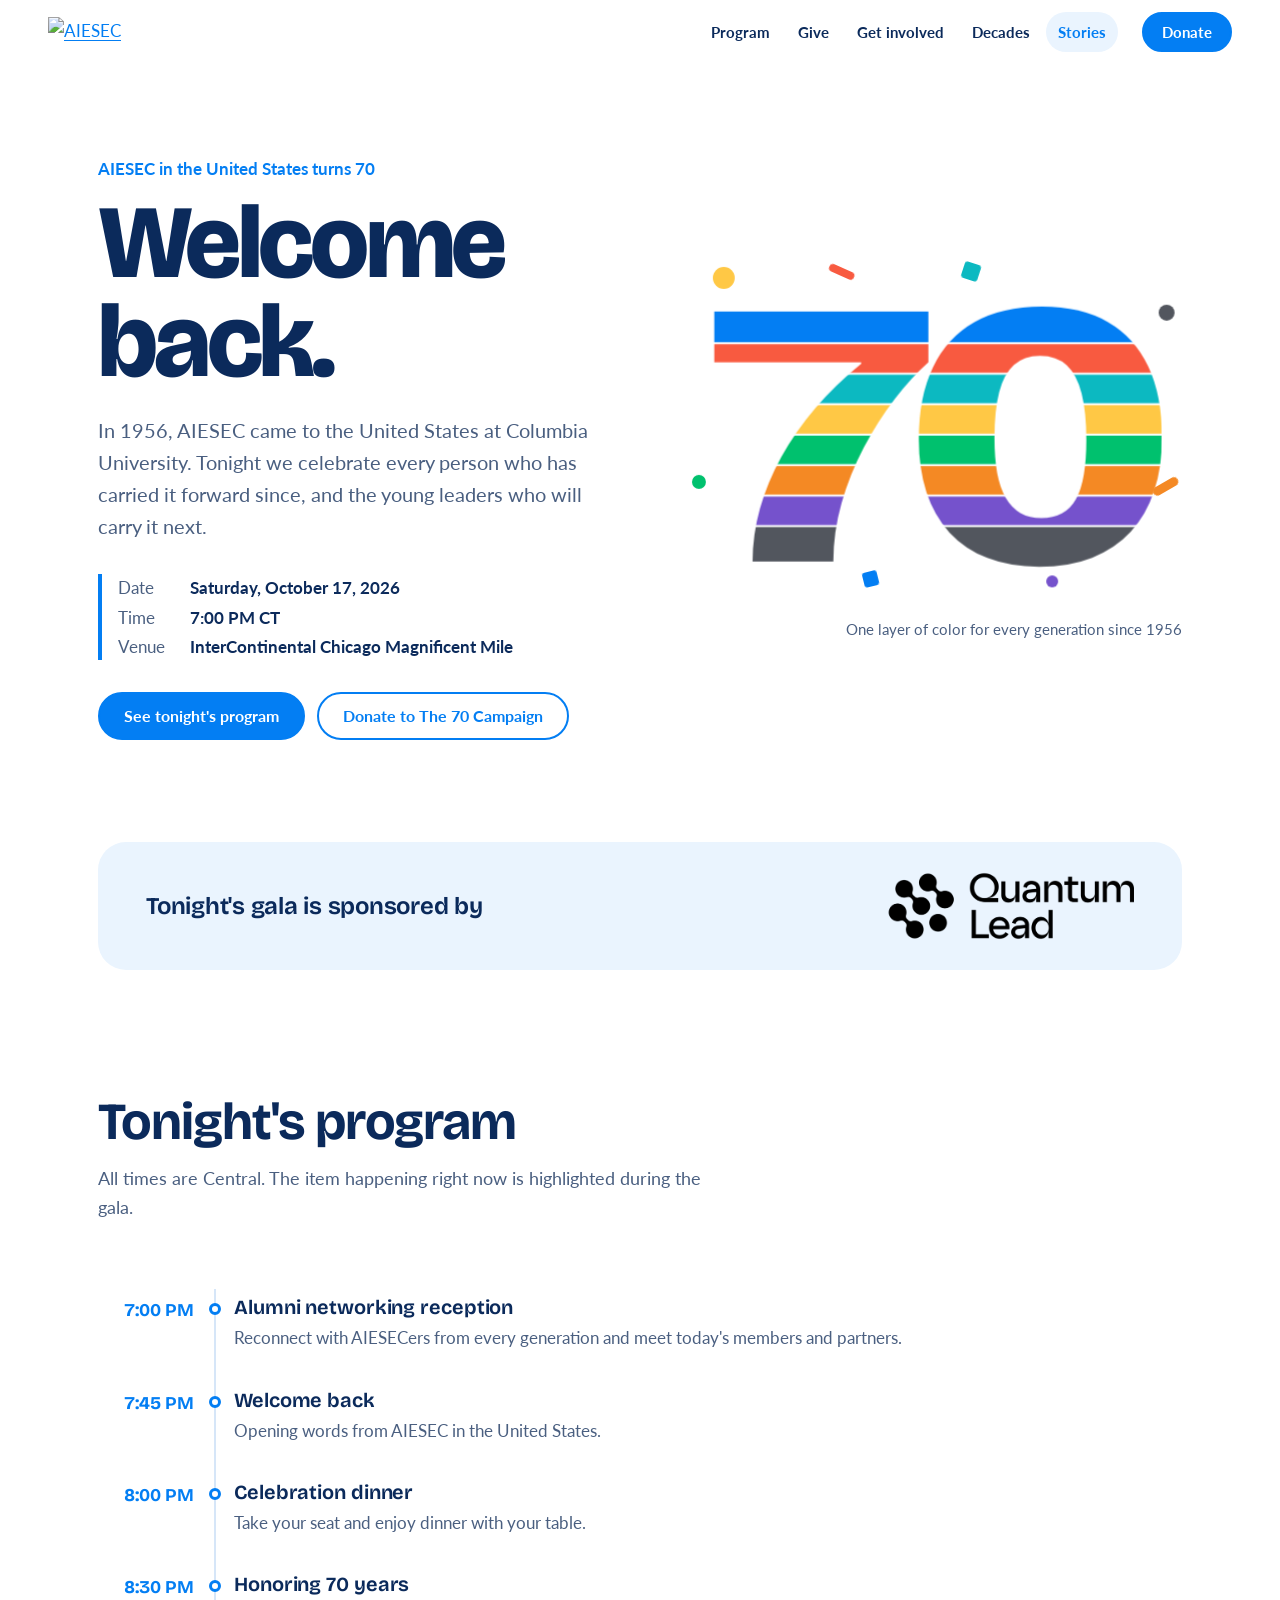
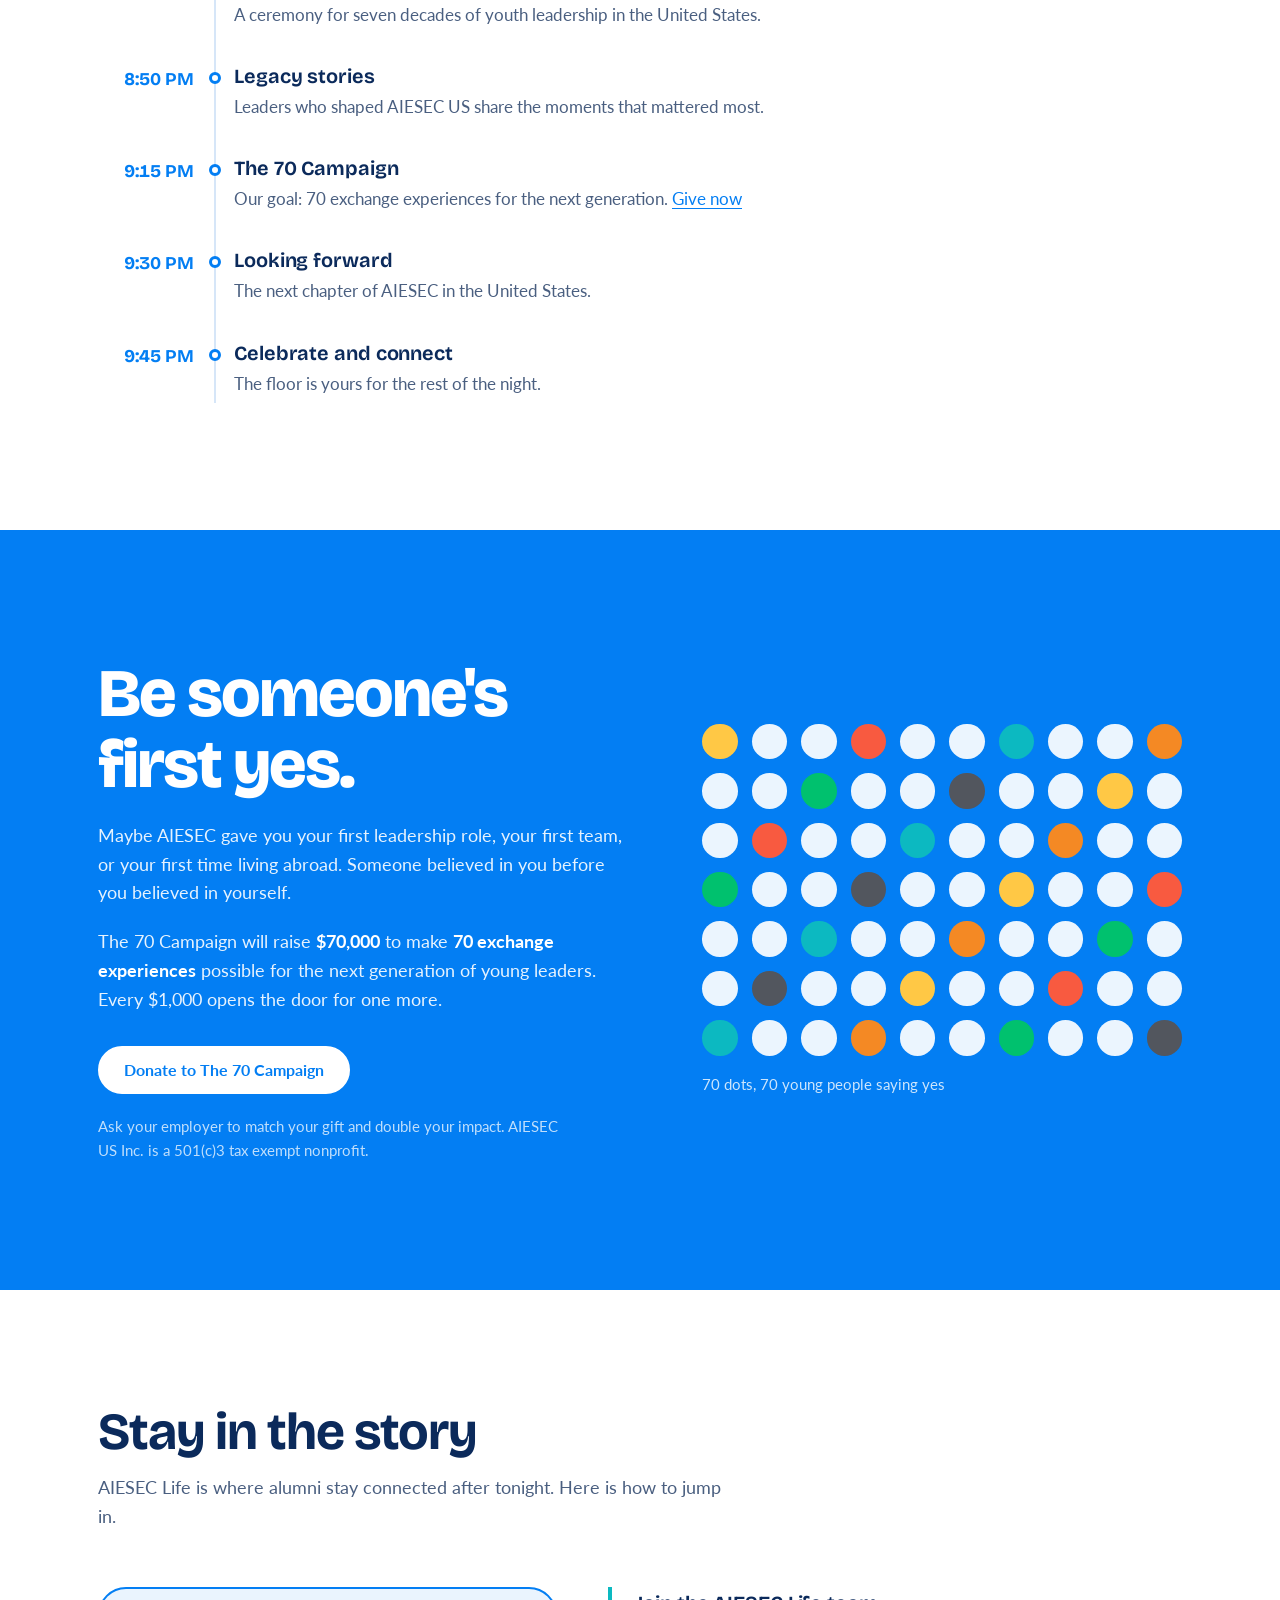
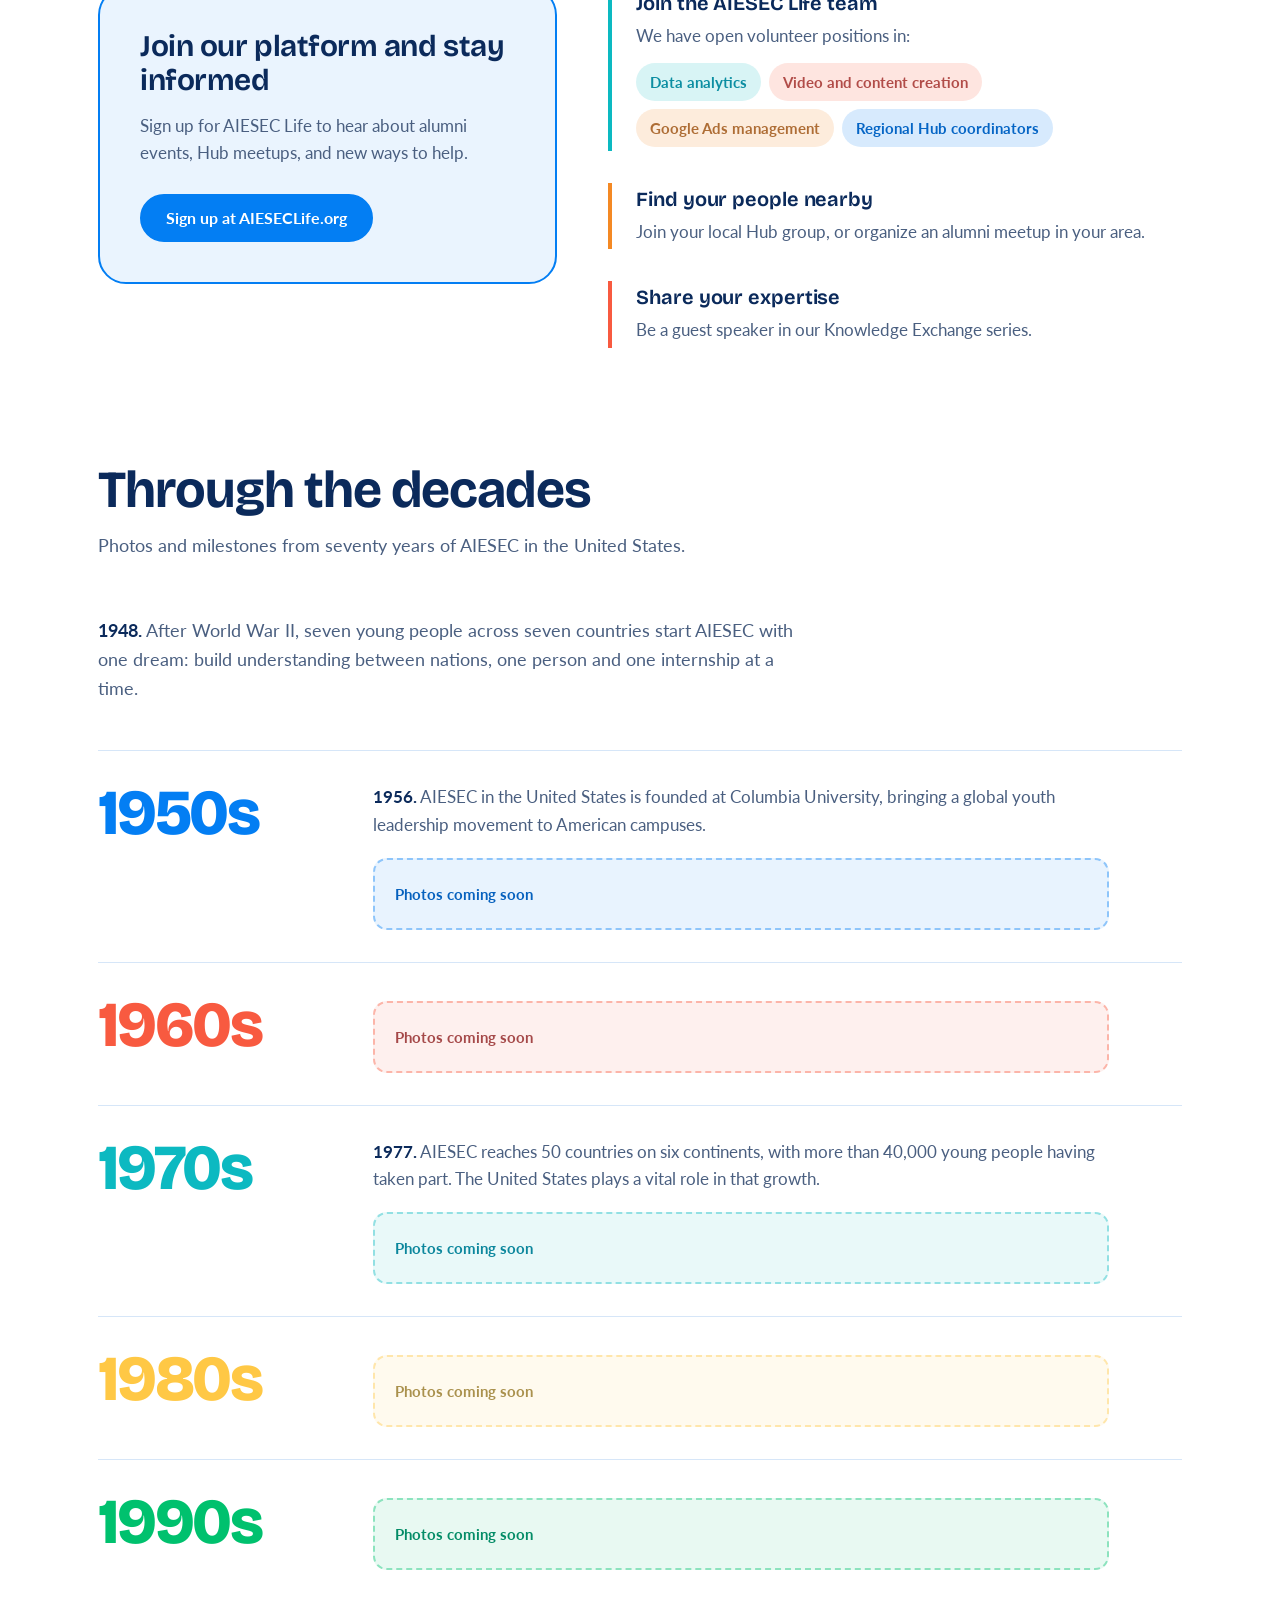
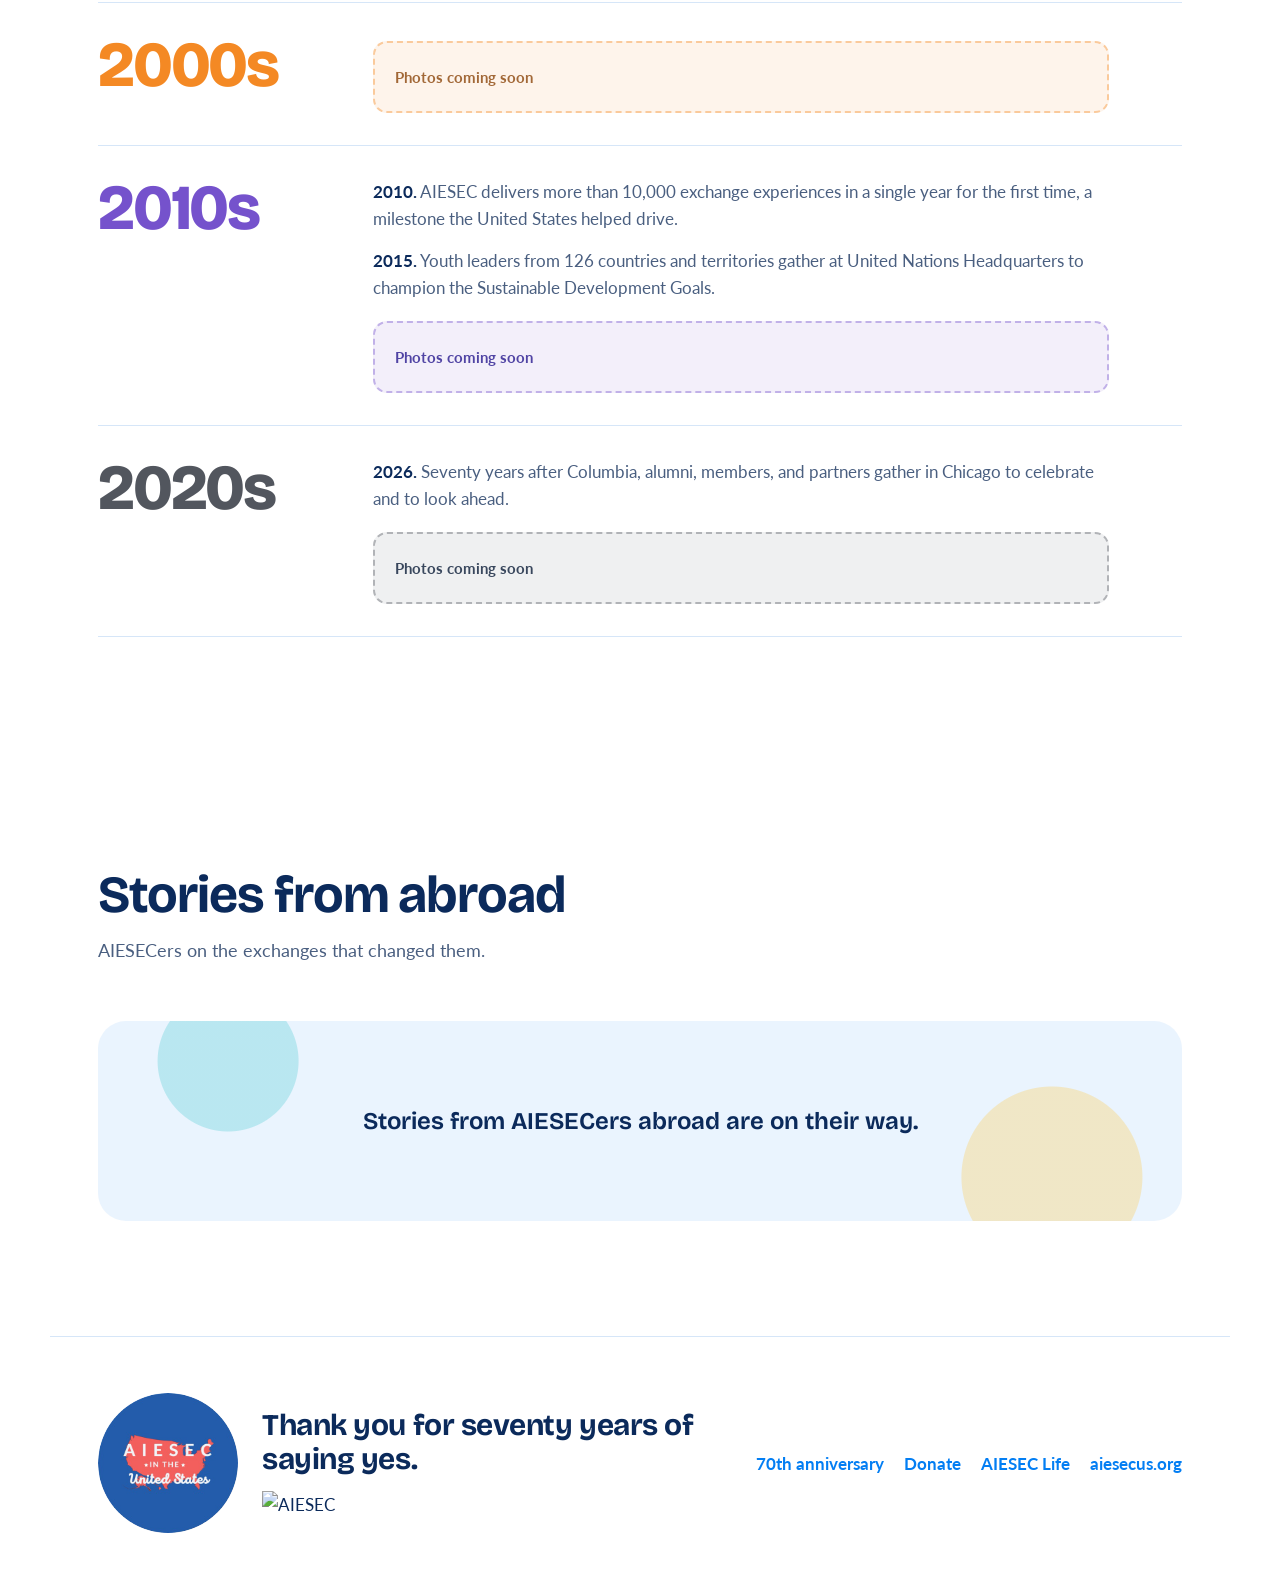
==== index.html @ 99d18731 "Add AIESEC US 70th anniversary gala page Welcome message, tonight's program with live highlighting, " ====
<!doctype html>
<html lang="en">
<head>
  <meta charset="utf-8">
  <meta name="viewport" content="width=device-width, initial-scale=1, viewport-fit=cover">
  <title>AIESEC US 70th Gala</title>
  <meta name="description" content="Tonight's program, The 70 Campaign, and ways to stay involved with AIESEC in the United States.">
  <meta name="theme-color" content="#ffffff">
  <link rel="icon" href="https://aiesec-logos.s3.eu-west-1.amazonaws.com/Blue-Logo.png">
  <link rel="preconnect" href="https://fonts.googleapis.com">
  <link rel="preconnect" href="https://fonts.gstatic.com" crossorigin>
  <link href="https://fonts.googleapis.com/css2?family=Bricolage+Grotesque:opsz,wght@12..96,400..800&family=Lato:wght@400;700&display=swap" rel="stylesheet">
  <link rel="stylesheet" href="styles.css">
</head>
<body>

  <header class="topbar">
    <a class="topbar-logo" href="#top" aria-label="AIESEC in the United States, back to top">
      <img src="https://aiesec-logos.s3.eu-west-1.amazonaws.com/Blue-Logo.png" alt="AIESEC" width="132" height="38">
    </a>
    <nav class="topbar-nav" aria-label="Sections">
      <a href="#program">Program</a>
      <a href="#give">Give</a>
      <a href="#involved">Get involved</a>
      <a href="#decades">Decades</a>
      <a href="#stories">Stories</a>
    </nav>
    <a class="btn btn-small" href="https://aiesecus.org/70th-anniversary.html#donate">Donate</a>
  </header>

  <main id="top">

    <section class="hero" aria-labelledby="hero-title">
      <div class="hero-text">
        <p class="hero-kicker">AIESEC in the United States turns 70</p>
        <h1 id="hero-title">Welcome back.</h1>
        <p class="hero-lede">In 1956, AIESEC came to the United States at Columbia University. Tonight we celebrate every person who has carried it forward since, and the young leaders who will carry it next.</p>
        <dl class="hero-meta">
          <div><dt>Date</dt><dd>Saturday, October 17, 2026</dd></div>
          <div><dt>Time</dt><dd>7:00 PM CT</dd></div>
          <div><dt>Venue</dt><dd>InterContinental Chicago Magnificent Mile</dd></div>
        </dl>
        <div class="hero-actions">
          <a class="btn" href="#program">See tonight's program</a>
          <a class="btn btn-ghost" href="https://aiesecus.org/70th-anniversary.html#donate">Donate to The 70 Campaign</a>
        </div>
      </div>

      <figure class="seventy">
        <svg viewBox="-40 -60 1000 700" role="img" aria-labelledby="seventy-title">
          <title id="seventy-title">The number 70 in eight layers of color, one for each generation since 1956</title>
          <defs>
            <mask id="seventy-mask" maskUnits="userSpaceOnUse" x="-40" y="-60" width="1000" height="700">
              <text class="seventy-type" x="460" y="560" text-anchor="middle" textLength="900" lengthAdjust="spacingAndGlyphs" fill="white">70</text>
            </mask>
          </defs>
          <g mask="url(#seventy-mask)">
            <rect class="band" style="--i:0" x="0" y="0"      width="920" height="119.25" fill="var(--d1950)"/>
            <rect class="band" style="--i:1" x="0" y="123.25" width="920" height="57.25"  fill="var(--d1960)"/>
            <rect class="band" style="--i:2" x="0" y="184.5"  width="920" height="57.25"  fill="var(--d1970)"/>
            <rect class="band" style="--i:3" x="0" y="245.75" width="920" height="57.25"  fill="var(--d1980)"/>
            <rect class="band" style="--i:4" x="0" y="307"    width="920" height="57.25"  fill="var(--d1990)"/>
            <rect class="band" style="--i:5" x="0" y="368.25" width="920" height="57.25"  fill="var(--d2000)"/>
            <rect class="band" style="--i:6" x="0" y="429.5"  width="920" height="57.25"  fill="var(--d2010)"/>
            <rect class="band" style="--i:7" x="0" y="490.75" width="920" height="130"    fill="var(--d2020)"/>
          </g>
          <g class="confetti" aria-hidden="true">
            <circle style="--i:0" cx="40"  cy="-10" r="22" fill="var(--d1980)"/>
            <g style="--i:1"><rect x="520" y="-40" width="34" height="34" rx="6" fill="var(--d1970)" transform="rotate(18 537 -23)"/></g>
            <circle style="--i:2" cx="930" cy="60"  r="16" fill="var(--d2020)"/>
            <g style="--i:3"><rect x="900" y="400" width="56" height="18" rx="9" fill="var(--d2000)" transform="rotate(-30 928 409)"/></g>
            <circle style="--i:4" cx="-10" cy="400" r="14" fill="var(--d1990)"/>
            <g style="--i:5"><rect x="320" y="580" width="30" height="30" rx="5" fill="var(--d1950)" transform="rotate(-14 335 595)"/></g>
            <circle style="--i:6" cx="700" cy="600" r="12" fill="var(--d2010)"/>
            <g style="--i:7"><rect x="250" y="-30" width="54" height="16" rx="8" fill="var(--d1960)" transform="rotate(24 277 -22)"/></g>
          </g>
        </svg>
        <figcaption>One layer of color for every generation since 1956</figcaption>
      </figure>
    </section>

    <aside class="sponsor" aria-label="Gala sponsor">
      <p>Tonight's gala is sponsored by</p>
      <img src="images/sponsor/quantum-lead.png" alt="Quantum Lead" width="1200" height="347">
    </aside>

    <section id="program" class="section program" aria-labelledby="program-title">
      <div class="section-head">
        <h2 id="program-title">Tonight's program</h2>
        <p>All times are Central. The item happening right now is highlighted during the gala.</p>
      </div>

      <!-- Edit times with data-start (24 hour, Chicago time). The page highlights the current item on gala night. -->
      <ol class="schedule">
        <li data-start="19:00">
          <time>7:00 PM</time>
          <div>
            <h3>Alumni networking reception</h3>
            <p>Reconnect with AIESECers from every generation and meet today's members and partners.</p>
          </div>
        </li>
        <li data-start="19:45">
          <time>7:45 PM</time>
          <div>
            <h3>Welcome back</h3>
            <p>Opening words from AIESEC in the United States.</p>
          </div>
        </li>
        <li data-start="20:00">
          <time>8:00 PM</time>
          <div>
            <h3>Celebration dinner</h3>
            <p>Take your seat and enjoy dinner with your table.</p>
          </div>
        </li>
        <li data-start="20:30">
          <time>8:30 PM</time>
          <div>
            <h3>Honoring 70 years</h3>
            <p>A ceremony for seven decades of youth leadership in the United States.</p>
          </div>
        </li>
        <li data-start="20:50">
          <time>8:50 PM</time>
          <div>
            <h3>Legacy stories</h3>
            <p>Leaders who shaped AIESEC US share the moments that mattered most.</p>
          </div>
        </li>
        <li data-start="21:15">
          <time>9:15 PM</time>
          <div>
            <h3>The 70 Campaign</h3>
            <p>Our goal: 70 exchange experiences for the next generation. <a href="https://aiesecus.org/70th-anniversary.html#donate">Give now</a></p>
          </div>
        </li>
        <li data-start="21:30">
          <time>9:30 PM</time>
          <div>
            <h3>Looking forward</h3>
            <p>The next chapter of AIESEC in the United States.</p>
          </div>
        </li>
        <li data-start="21:45" data-end="23:30">
          <time>9:45 PM</time>
          <div>
            <h3>Celebrate and connect</h3>
            <p>The floor is yours for the rest of the night.</p>
          </div>
        </li>
      </ol>
    </section>

    <section id="give" class="give" aria-labelledby="give-title">
      <div class="give-inner">
        <div class="give-text">
          <h2 id="give-title">Be someone's first yes.</h2>
          <p>Maybe AIESEC gave you your first leadership role, your first team, or your first time living abroad. Someone believed in you before you believed in yourself.</p>
          <p>The 70 Campaign will raise <strong>$70,000</strong> to make <strong>70 exchange experiences</strong> possible for the next generation of young leaders. Every $1,000 opens the door for one more.</p>
          <a class="btn btn-light" href="https://aiesecus.org/70th-anniversary.html#donate">Donate to The 70 Campaign</a>
          <p class="give-fine">Ask your employer to match your gift and double your impact. AIESEC US Inc. is a 501(c)3 tax exempt nonprofit.</p>
        </div>
        <figure class="dots">
          <div class="dots-grid" aria-hidden="true"></div>
          <figcaption>70 dots, 70 young people saying yes</figcaption>
        </figure>
      </div>
    </section>

    <section id="involved" class="section involved" aria-labelledby="involved-title">
      <div class="section-head">
        <h2 id="involved-title">Stay in the story</h2>
        <p>AIESEC Life is where alumni stay connected after tonight. Here is how to jump in.</p>
      </div>

      <div class="involved-grid">
        <article class="involved-feature">
          <h3>Join our platform and stay informed</h3>
          <p>Sign up for AIESEC Life to hear about alumni events, Hub meetups, and new ways to help.</p>
          <a class="btn" href="https://aieseclife.org/signup">Sign up at AIESECLife.org</a>
        </article>

        <ul class="involved-list">
          <li style="--c: var(--teal)">
            <h3>Join the AIESEC Life team</h3>
            <p>We have open volunteer positions in:</p>
            <ul class="chips">
              <li>Data analytics</li>
              <li>Video and content creation</li>
              <li>Google Ads management</li>
              <li>Regional Hub coordinators</li>
            </ul>
          </li>
          <li style="--c: var(--orange)">
            <h3>Find your people nearby</h3>
            <p>Join your local Hub group, or organize an alumni meetup in your area.</p>
          </li>
          <li style="--c: var(--coral)">
            <h3>Share your expertise</h3>
            <p>Be a guest speaker in our Knowledge Exchange series.</p>
          </li>
        </ul>
      </div>
    </section>

    <section id="decades" class="section decades" aria-labelledby="decades-title">
      <div class="section-head">
        <h2 id="decades-title">Through the decades</h2>
        <p>Photos and milestones from seventy years of AIESEC in the United States.</p>
      </div>

      <p class="prelude"><strong>1948.</strong> After World War II, seven young people across seven countries start AIESEC with one dream: build understanding between nations, one person and one internship at a time.</p>

      <!--
        To add photos, drop images into the images folder and place them inside a decade's .photos div:
        <img src="images/1950s-1.jpg" alt="Describe the photo">
        The "Photos coming soon" note disappears automatically once a photo is added.
      -->
      <ol class="timeline">
        <li class="decade">
          <h3>1950s</h3>
          <div class="decade-body">
            <p><strong>1956.</strong> AIESEC in the United States is founded at Columbia University, bringing a global youth leadership movement to American campuses.</p>
            <div class="photos"></div>
          </div>
        </li>
        <li class="decade">
          <h3>1960s</h3>
          <div class="decade-body">
            <div class="photos"></div>
          </div>
        </li>
        <li class="decade">
          <h3>1970s</h3>
          <div class="decade-body">
            <p><strong>1977.</strong> AIESEC reaches 50 countries on six continents, with more than 40,000 young people having taken part. The United States plays a vital role in that growth.</p>
            <div class="photos"></div>
          </div>
        </li>
        <li class="decade">
          <h3>1980s</h3>
          <div class="decade-body">
            <div class="photos"></div>
          </div>
        </li>
        <li class="decade">
          <h3>1990s</h3>
          <div class="decade-body">
            <div class="photos"></div>
          </div>
        </li>
        <li class="decade">
          <h3>2000s</h3>
          <div class="decade-body">
            <div class="photos"></div>
          </div>
        </li>
        <li class="decade">
          <h3>2010s</h3>
          <div class="decade-body">
            <p><strong>2010.</strong> AIESEC delivers more than 10,000 exchange experiences in a single year for the first time, a milestone the United States helped drive.</p>
            <p><strong>2015.</strong> Youth leaders from 126 countries and territories gather at United Nations Headquarters to champion the Sustainable Development Goals.</p>
            <div class="photos"></div>
          </div>
        </li>
        <li class="decade">
          <h3>2020s</h3>
          <div class="decade-body">
            <p><strong>2026.</strong> Seventy years after Columbia, alumni, members, and partners gather in Chicago to celebrate and to look ahead.</p>
            <div class="photos"></div>
          </div>
        </li>
      </ol>
    </section>

    <section id="stories" class="section stories" aria-labelledby="stories-title">
      <div class="section-head">
        <h2 id="stories-title">Stories from abroad</h2>
        <p>AIESECers on the exchanges that changed them.</p>
      </div>

      <!--
        To add a testimonial, copy this block inside .quotes:
        <figure class="quote">
          <img src="images/name.jpg" alt="">
          <blockquote><p>Their words here.</p></blockquote>
          <figcaption><strong>Full name</strong><span>Exchange to Country, Year</span></figcaption>
        </figure>
        The empty note disappears automatically once a quote is added.
      -->
      <div class="quotes"></div>
    </section>

  </main>

  <footer class="footer">
    <img class="footer-badge" src="images/aiesec-us-badge.jpg" alt="AIESEC in the United States" width="400" height="400">
    <div class="footer-text">
      <p class="footer-thanks">Thank you for seventy years of saying yes.</p>
      <img src="https://aiesec-logos.s3.eu-west-1.amazonaws.com/Blue-Logo.png" alt="AIESEC" width="132" height="38">
    </div>
    <nav aria-label="Footer">
      <a href="https://aiesecus.org/70th-anniversary.html">70th anniversary</a>
      <a href="https://aiesecus.org/70th-anniversary.html#donate">Donate</a>
      <a href="https://aieseclife.org/signup">AIESEC Life</a>
      <a href="https://aiesecus.org">aiesecus.org</a>
    </nav>
  </footer>

  <script src="script.js"></script>
</body>
</html>
---- styles.css ----
:root {
  color-scheme: light;
  --white: #ffffff;
  --blue: #037ef3;
  --blue-deep: #0257b3;
  --ink: #0b2a5b;
  --ink-soft: #4a5f80;
  --sky: #eaf4fe;
  --line: #d6e6f8;

  --teal: #0cb9c1;
  --orange: #f48924;
  --coral: #f85a40;
  --yellow: #ffc845;
  --green: #00c16e;
  --purple: #7552cc;
  --slate: #52565e;

  --d1950: #037ef3;
  --d1960: #f85a40;
  --d1970: #0cb9c1;
  --d1980: #ffc845;
  --d1990: #00c16e;
  --d2000: #f48924;
  --d2010: #7552cc;
  --d2020: #52565e;

  --display: "Bricolage Grotesque", system-ui, sans-serif;
  --body: "Lato", system-ui, sans-serif;

  --gutter: clamp(16px, 4vw, 48px);
  --max: 1180px;
}

*, *::before, *::after { box-sizing: border-box; }

html { scroll-behavior: smooth; scroll-padding-top: 76px; }

body {
  margin: 0;
  background: var(--white);
  color: var(--ink);
  font: 400 1.0625rem/1.6 var(--body);
  -webkit-font-smoothing: antialiased;
  overflow-x: hidden;
}

img { max-width: 100%; display: block; }

h1, h2, h3 {
  font-family: var(--display);
  color: var(--ink);
  margin: 0;
  font-optical-sizing: auto;
}

h2 {
  font-size: clamp(2rem, 4.6vw, 3.25rem);
  line-height: 1.05;
  letter-spacing: -0.02em;
  font-weight: 700;
}

h3 {
  font-size: 1.25rem;
  line-height: 1.25;
  letter-spacing: -0.005em;
  font-weight: 650;
}

p { margin: 0; }

a { color: var(--blue); text-underline-offset: 3px; }

:focus-visible {
  outline: 3px solid var(--yellow);
  outline-offset: 3px;
  border-radius: 6px;
}

/* Buttons */
.btn {
  display: inline-flex;
  align-items: center;
  justify-content: center;
  min-height: 48px;
  padding: 0 24px;
  border-radius: 999px;
  background: var(--blue);
  color: var(--white);
  font: 700 1rem/1 var(--body);
  text-decoration: none;
  border: 2px solid var(--blue);
  transition: transform 100ms ease-out, background-color 160ms ease;
  -webkit-tap-highlight-color: transparent;
}
.btn:hover { background: var(--blue-deep); border-color: var(--blue-deep); }
.btn:active { transform: scale(0.97); }

.btn-ghost { background: transparent; color: var(--blue); }
.btn-ghost:hover { background: var(--sky); border-color: var(--blue); }

.btn-light { background: var(--white); color: var(--blue); border-color: var(--white); }
.btn-light:hover { background: var(--sky); border-color: var(--sky); }

.btn-small { min-height: 40px; padding: 0 18px; font-size: 0.9375rem; }

/* Top bar */
.topbar {
  position: sticky;
  top: 0;
  z-index: 10;
  display: flex;
  align-items: center;
  gap: 24px;
  padding: 12px var(--gutter);
  padding-top: max(12px, env(safe-area-inset-top));
  background: rgba(255, 255, 255, 0.78);
  backdrop-filter: blur(20px) saturate(180%);
  -webkit-backdrop-filter: blur(20px) saturate(180%);
  border-bottom: 1px solid transparent;
  transition: border-color 200ms ease;
}
.topbar.is-scrolled { border-bottom-color: var(--line); }

.topbar-logo img { height: 30px; width: auto; }

.topbar-nav {
  display: flex;
  gap: 4px;
  margin-left: auto;
}
.topbar-nav a {
  color: var(--ink);
  text-decoration: none;
  font-weight: 700;
  font-size: 0.9375rem;
  padding: 8px 12px;
  border-radius: 999px;
  transition: background-color 160ms ease, color 160ms ease;
}
.topbar-nav a:hover { background: var(--sky); }
.topbar-nav a.is-active { background: var(--sky); color: var(--blue); }

/* Hero */
.hero {
  max-width: var(--max);
  margin: 0 auto;
  padding: clamp(32px, 7vw, 96px) var(--gutter) clamp(56px, 8vw, 112px);
  display: grid;
  grid-template-columns: 1.05fr 1fr;
  gap: clamp(32px, 5vw, 72px);
  align-items: center;
}

.hero-kicker {
  font-weight: 700;
  color: var(--blue);
  margin-bottom: 12px;
}

.hero h1 {
  font-size: clamp(3.25rem, 9vw, 6.5rem);
  line-height: 0.95;
  letter-spacing: -0.035em;
  font-weight: 800;
}

.hero-lede {
  margin-top: 24px;
  font-size: clamp(1.125rem, 1.6vw, 1.3125rem);
  line-height: 1.55;
  color: var(--ink-soft);
  max-width: 34em;
}

.hero-meta {
  margin: 32px 0 0;
  display: grid;
  gap: 2px;
  border-left: 4px solid var(--blue);
  padding-left: 16px;
}
.hero-meta div { display: flex; gap: 12px; }
.hero-meta dt { width: 3.5em; flex: none; color: var(--ink-soft); }
.hero-meta dd { margin: 0; font-weight: 700; }

.hero-actions {
  margin-top: 32px;
  display: flex;
  flex-wrap: wrap;
  gap: 12px;
}

.seventy { margin: 0; }
.seventy svg { width: 100%; height: auto; display: block; overflow: hidden; }
.seventy-type {
  font-family: var(--display);
  font-weight: 800;
  font-size: 760px;
  letter-spacing: -0.04em;
}
.seventy figcaption {
  margin-top: 16px;
  text-align: right;
  font-size: 0.9375rem;
  color: var(--ink-soft);
}

.band {
  transform-box: fill-box;
  transform-origin: left center;
  animation: band-in 900ms cubic-bezier(0.22, 1, 0.36, 1) both;
  animation-delay: calc(var(--i) * 70ms + 150ms);
}
@keyframes band-in {
  from { transform: scaleX(0); }
  to { transform: scaleX(1); }
}

.confetti > * {
  transform-box: fill-box;
  transform-origin: center;
  animation: pop-in 600ms cubic-bezier(0.34, 1.4, 0.64, 1) both;
  animation-delay: calc(var(--i) * 60ms + 500ms);
}
@keyframes pop-in {
  from { opacity: 0; scale: 0; }
  to { opacity: 1; scale: 1; }
}

/* Sponsor */
.sponsor {
  max-width: calc(var(--max) - 2 * var(--gutter));
  margin: 0 auto clamp(48px, 6vw, 80px);
  padding: 28px clamp(24px, 4vw, 48px);
  border-radius: 28px;
  background: var(--sky);
  display: flex;
  align-items: center;
  justify-content: space-between;
  gap: 24px;
}
.sponsor p {
  font-family: var(--display);
  font-weight: 650;
  font-size: clamp(1.125rem, 2vw, 1.5rem);
  letter-spacing: -0.01em;
}
.sponsor img { height: clamp(52px, 6vw, 72px); width: auto; }

@media (max-width: 1240px) {
  .sponsor { margin-left: var(--gutter); margin-right: var(--gutter); }
}
@media (max-width: 600px) {
  .sponsor { flex-direction: column; align-items: flex-start; }
}

/* Sections */
.section {
  max-width: var(--max);
  margin: 0 auto;
  padding: clamp(64px, 9vw, 120px) var(--gutter);
}

.section-head {
  max-width: 40rem;
  margin-bottom: clamp(32px, 5vw, 56px);
}
.section-head p {
  margin-top: 14px;
  color: var(--ink-soft);
  font-size: 1.125rem;
}

/* Program */
.program { padding-top: clamp(24px, 4vw, 48px); }

.schedule {
  list-style: none;
  margin: 0;
  padding: 0;
  max-width: 52rem;
  position: relative;
}
.schedule::before {
  content: "";
  position: absolute;
  left: 7.25rem;
  top: 12px;
  bottom: 12px;
  width: 2px;
  background: var(--line);
}

.schedule li {
  position: relative;
  display: grid;
  grid-template-columns: 6rem 1fr;
  gap: 2.5rem;
  padding: 18px 20px 18px 0;
  border-radius: 18px;
  transition: background-color 300ms ease;
}
.schedule li::before {
  content: "";
  position: absolute;
  left: calc(7.25rem - 5px);
  top: 26px;
  width: 12px;
  height: 12px;
  border-radius: 50%;
  background: var(--white);
  border: 3px solid var(--blue);
}

.schedule time {
  font-family: var(--display);
  font-weight: 700;
  font-size: 1.125rem;
  color: var(--blue);
  text-align: right;
  padding-top: 1px;
  font-variant-numeric: tabular-nums;
}

.schedule p { margin-top: 4px; color: var(--ink-soft); }

.schedule li.is-past { opacity: 0.5; }
.schedule li.is-now { background: var(--sky); }
.schedule li.is-now::before { background: var(--blue); box-shadow: 0 0 0 6px rgba(3, 126, 243, 0.18); }
.schedule li.is-now h3::after {
  content: "Happening now";
  display: inline-block;
  margin-left: 10px;
  padding: 3px 10px;
  border-radius: 999px;
  background: var(--blue);
  color: var(--white);
  font: 700 0.75rem/1.4 var(--body);
  vertical-align: 3px;
}

/* Give */
.give {
  background: var(--blue);
  color: var(--white);
  position: relative;
  overflow: hidden;
}
.give-inner {
  max-width: var(--max);
  margin: 0 auto;
  padding: clamp(72px, 10vw, 128px) var(--gutter);
  display: grid;
  grid-template-columns: 1.1fr 1fr;
  gap: clamp(40px, 6vw, 88px);
  align-items: center;
}
.give h2 { color: var(--white); font-size: clamp(2.5rem, 6vw, 4.25rem); letter-spacing: -0.03em; font-weight: 800; }
.give-text > p { margin-top: 20px; font-size: 1.125rem; max-width: 32em; color: rgba(255, 255, 255, 0.9); }
.give-text strong { color: var(--white); }
.give .btn { margin-top: 32px; }
.give-fine { font-size: 0.9375rem !important; color: rgba(255, 255, 255, 0.75) !important; }

.dots { margin: 0; }
.dots-grid {
  display: grid;
  grid-template-columns: repeat(10, 1fr);
  gap: clamp(8px, 1.4vw, 14px);
}
.dots-grid span {
  aspect-ratio: 1;
  border-radius: 50%;
  background: var(--dot);
}
.dots figcaption {
  margin-top: 16px;
  font-size: 0.9375rem;
  color: rgba(255, 255, 255, 0.8);
}

/* Get involved */
.involved-grid {
  display: grid;
  grid-template-columns: 1fr 1.25fr;
  gap: clamp(24px, 4vw, 56px);
  align-items: start;
}

.involved-feature {
  padding: clamp(28px, 4vw, 40px);
  border-radius: 28px;
  background: var(--sky);
  border: 2px solid var(--blue);
}
.involved-feature h3 { font-size: clamp(1.5rem, 2.6vw, 1.875rem); line-height: 1.15; letter-spacing: -0.015em; }
.involved-feature p { margin: 14px 0 28px; color: var(--ink-soft); }

.involved-list { list-style: none; margin: 0; padding: 0; }
.involved-list > li {
  padding: 4px 0 4px 24px;
  border-left: 4px solid var(--c);
}
.involved-list > li + li { margin-top: 32px; }
.involved-list p { margin-top: 6px; color: var(--ink-soft); }

.chips {
  list-style: none;
  margin: 14px 0 0;
  padding: 0;
  display: flex;
  flex-wrap: wrap;
  gap: 8px;
}
.chips li {
  padding: 7px 14px;
  border-radius: 999px;
  font-weight: 700;
  font-size: 0.9375rem;
  background: color-mix(in srgb, var(--chip) 16%, white);
  color: color-mix(in srgb, var(--chip) 70%, var(--ink));
}
.chips li:nth-child(1) { --chip: var(--teal); }
.chips li:nth-child(2) { --chip: var(--coral); }
.chips li:nth-child(3) { --chip: var(--orange); }
.chips li:nth-child(4) { --chip: var(--blue); }

/* Decades */
.decades { padding-top: 0; }

.prelude {
  max-width: 44rem;
  margin-bottom: 48px;
  font-size: 1.125rem;
  color: var(--ink-soft);
}
.prelude strong { color: var(--ink); }

.timeline { list-style: none; margin: 0; padding: 0; }

.decade {
  display: grid;
  grid-template-columns: minmax(9rem, 14rem) 1fr;
  gap: clamp(16px, 4vw, 56px);
  padding: 32px 0;
  border-top: 1px solid var(--line);
}
.decade:last-child { border-bottom: 1px solid var(--line); }

.decade h3 {
  font-size: clamp(2.5rem, 5.5vw, 4rem);
  line-height: 0.95;
  letter-spacing: -0.035em;
  font-weight: 800;
  color: var(--c);
}
.decade:nth-child(1) { --c: var(--d1950); }
.decade:nth-child(2) { --c: var(--d1960); }
.decade:nth-child(3) { --c: var(--d1970); }
.decade:nth-child(4) { --c: var(--d1980); }
.decade:nth-child(5) { --c: var(--d1990); }
.decade:nth-child(6) { --c: var(--d2000); }
.decade:nth-child(7) { --c: var(--d2010); }
.decade:nth-child(8) { --c: var(--d2020); }

.decade-body { display: grid; gap: 14px; align-content: start; max-width: 46rem; }
.decade-body p { color: var(--ink-soft); }
.decade-body strong { color: var(--ink); }

.photos {
  display: grid;
  grid-template-columns: repeat(auto-fill, minmax(160px, 1fr));
  gap: 10px;
  margin-top: 6px;
}
.photos img {
  width: 100%;
  aspect-ratio: 4 / 3;
  object-fit: cover;
  border-radius: 14px;
}
.photos:empty {
  display: flex;
  align-items: center;
  min-height: 72px;
  padding: 0 20px;
  border-radius: 14px;
  background: color-mix(in srgb, var(--c) 9%, white);
  border: 2px dashed color-mix(in srgb, var(--c) 45%, white);
}
.photos:empty::before {
  content: "Photos coming soon";
  color: color-mix(in srgb, var(--c) 65%, var(--ink));
  font-weight: 700;
  font-size: 0.9375rem;
}

/* Stories */
.quotes {
  display: grid;
  grid-template-columns: repeat(auto-fit, minmax(280px, 1fr));
  gap: 24px;
}
.quotes:empty {
  display: flex;
  align-items: center;
  justify-content: center;
  min-height: 200px;
  border-radius: 28px;
  background:
    radial-gradient(circle at 12% 20%, color-mix(in srgb, var(--teal) 22%, transparent) 0 70px, transparent 71px),
    radial-gradient(circle at 88% 78%, color-mix(in srgb, var(--yellow) 30%, transparent) 0 90px, transparent 91px),
    var(--sky);
}
.quotes:empty::before {
  content: "Stories from AIESECers abroad are on their way.";
  font-family: var(--display);
  font-weight: 650;
  font-size: clamp(1.125rem, 2.4vw, 1.5rem);
  color: var(--ink);
  text-align: center;
  padding: 0 24px;
}

.quote {
  margin: 0;
  padding: 28px;
  border-radius: 24px;
  background: var(--white);
  border: 2px solid color-mix(in srgb, var(--c, var(--blue)) 40%, white);
  display: grid;
  gap: 18px;
  align-content: start;
}
.quote img { width: 64px; height: 64px; border-radius: 50%; object-fit: cover; }
.quote blockquote { margin: 0; font-size: 1.125rem; line-height: 1.55; }
.quote figcaption { display: grid; }
.quote figcaption span { color: var(--ink-soft); font-size: 0.9375rem; }

/* Footer */
.footer {
  max-width: var(--max);
  margin: 0 auto;
  padding: 56px var(--gutter) calc(56px + env(safe-area-inset-bottom));
  border-top: 1px solid var(--line);
  display: grid;
  grid-template-columns: auto 1fr auto;
  gap: 24px;
  align-items: center;
}
.footer img { height: 28px; width: auto; }
.footer .footer-badge { width: clamp(96px, 12vw, 140px); height: auto; border-radius: 50%; }
.footer-text { display: grid; gap: 14px; justify-items: start; }
.footer-thanks {
  font-family: var(--display);
  font-weight: 700;
  font-size: clamp(1.375rem, 2.6vw, 1.875rem);
  line-height: 1.15;
  letter-spacing: -0.015em;
  color: var(--ink);
  max-width: 18em;
}
.footer nav { display: flex; flex-wrap: wrap; gap: 20px; }
.footer nav a { font-weight: 700; text-decoration: none; }
.footer nav a:hover { text-decoration: underline; }

/* Responsive */
@media (max-width: 960px) {
  .topbar-nav { display: none; }
  .topbar .btn-small { margin-left: auto; }
  .hero { grid-template-columns: 1fr; }
  .seventy { order: -1; max-width: 520px; }
  .seventy figcaption { text-align: left; }
  .give-inner { grid-template-columns: 1fr; }
  .dots { max-width: 460px; }
  .involved-grid { grid-template-columns: 1fr; }
  .footer { grid-template-columns: 1fr; }
}

@media (max-width: 600px) {
  .schedule::before { left: 5px; }
  .schedule li {
    grid-template-columns: 1fr;
    gap: 2px;
    padding: 14px 16px 14px 32px;
  }
  .schedule li::before { left: 0; top: 20px; }
  .schedule time { text-align: left; font-size: 1rem; }
  .schedule li.is-now h3::after { display: table; margin: 6px 0 0; }
  .decade { grid-template-columns: 1fr; gap: 12px; padding: 28px 0; }
  .hero-actions .btn { width: 100%; }
}

@media (prefers-reduced-motion: reduce) {
  html { scroll-behavior: auto; }
  .band, .confetti > * { animation: none; }
  .btn:active { transform: none; }
}

@media (prefers-reduced-transparency: reduce) {
  .topbar { background: var(--white); backdrop-filter: none; -webkit-backdrop-filter: none; }
}
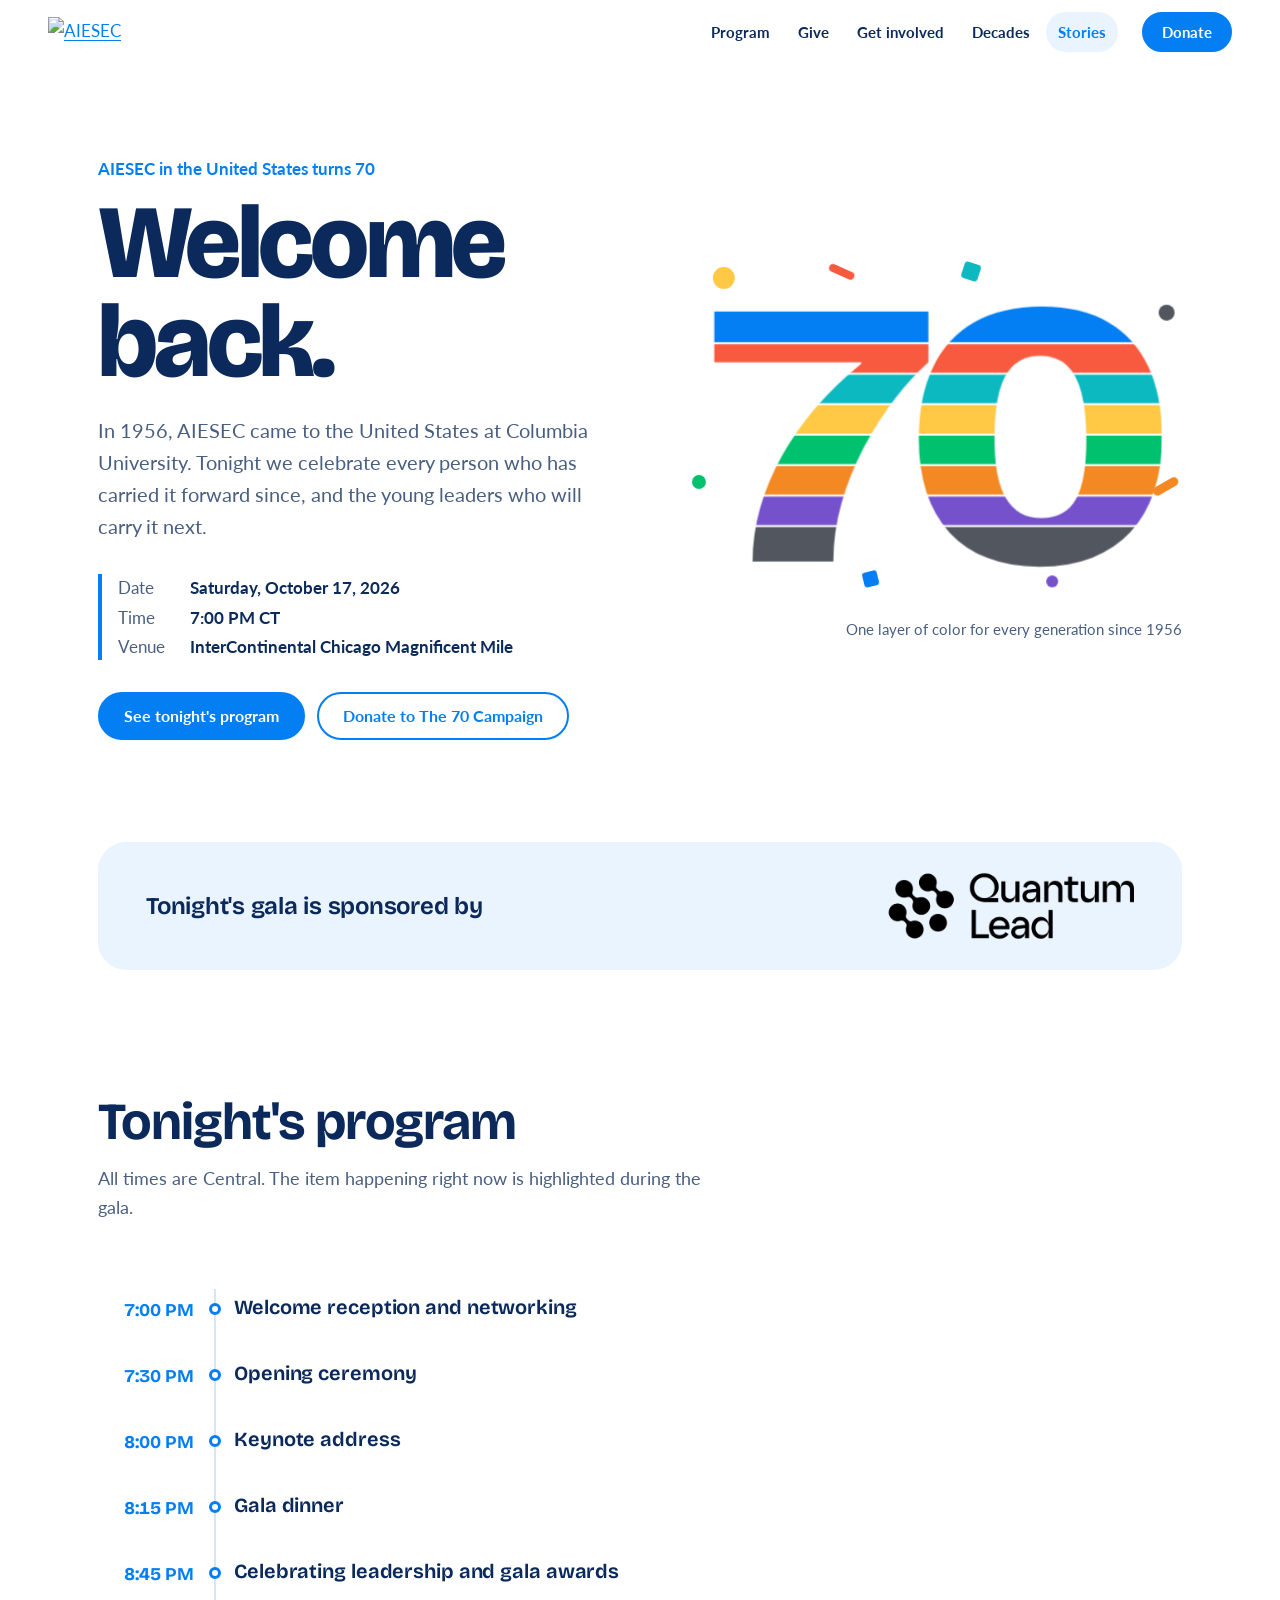
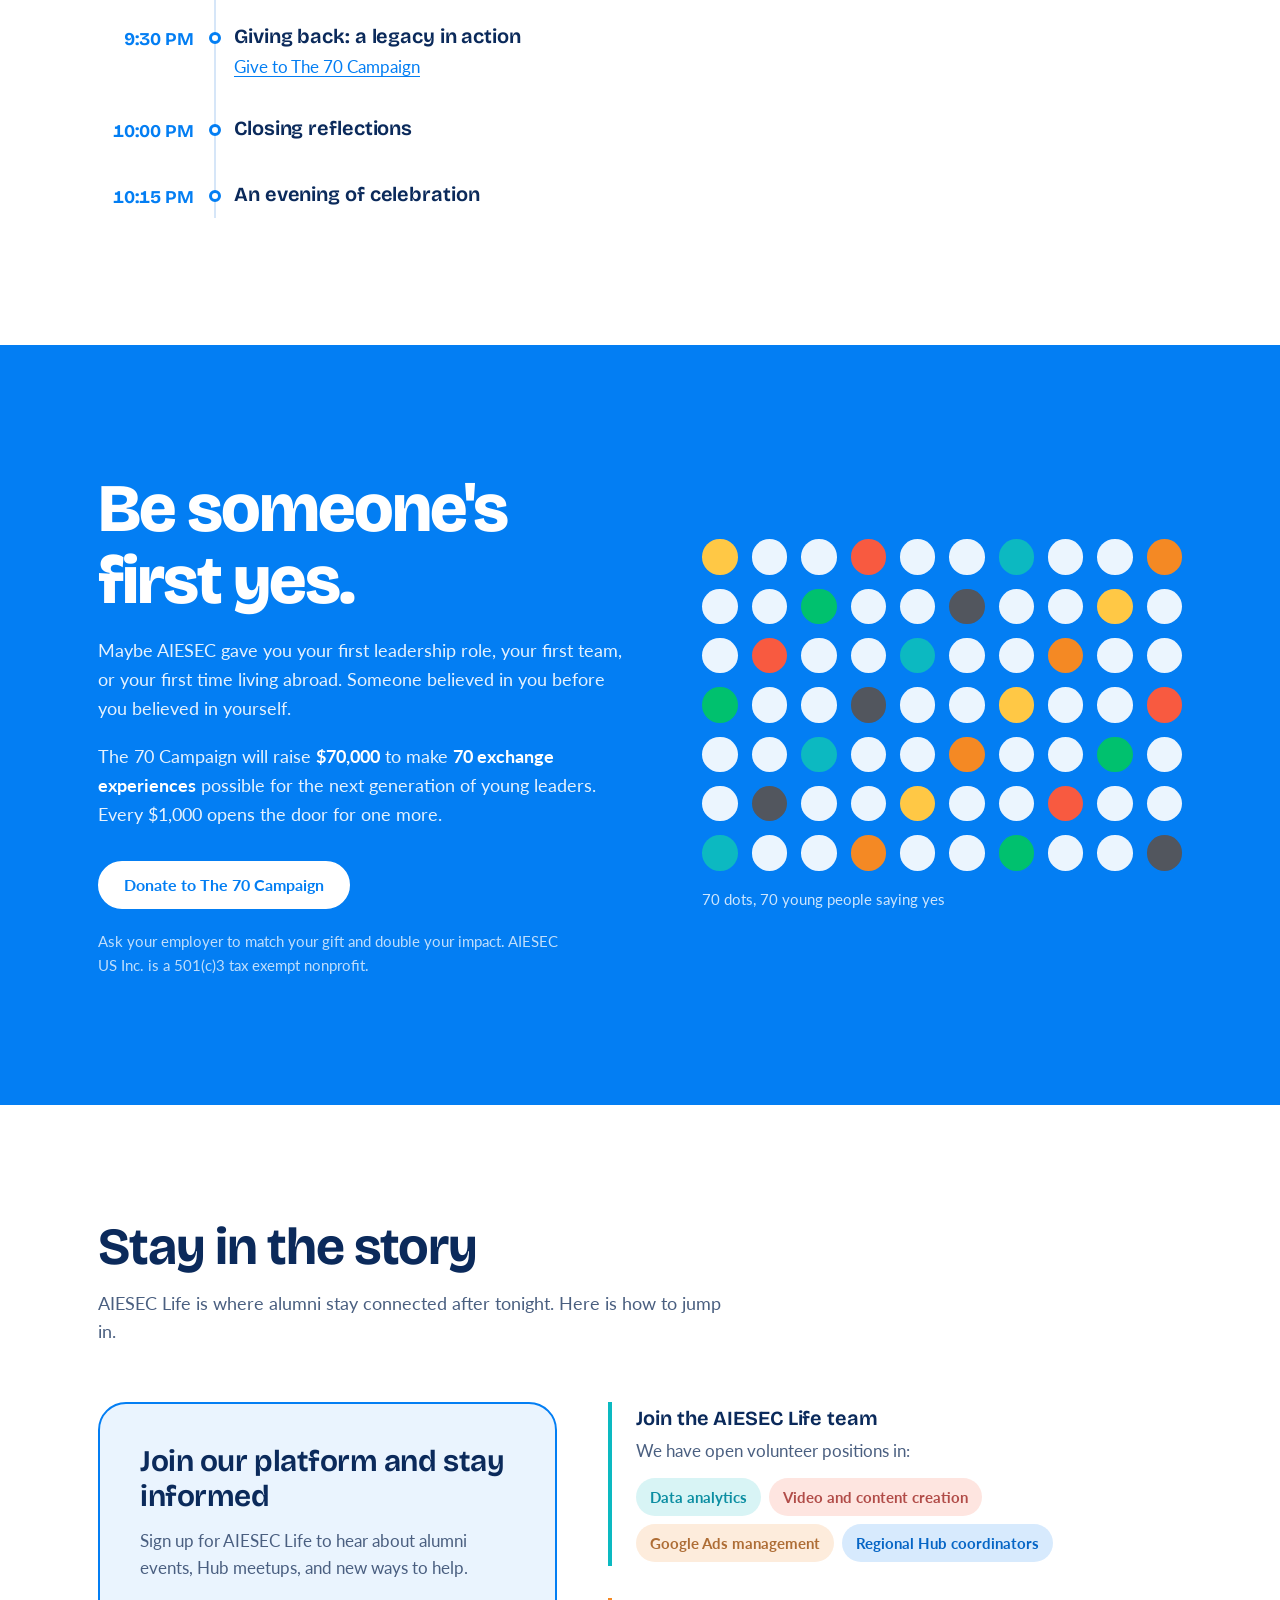
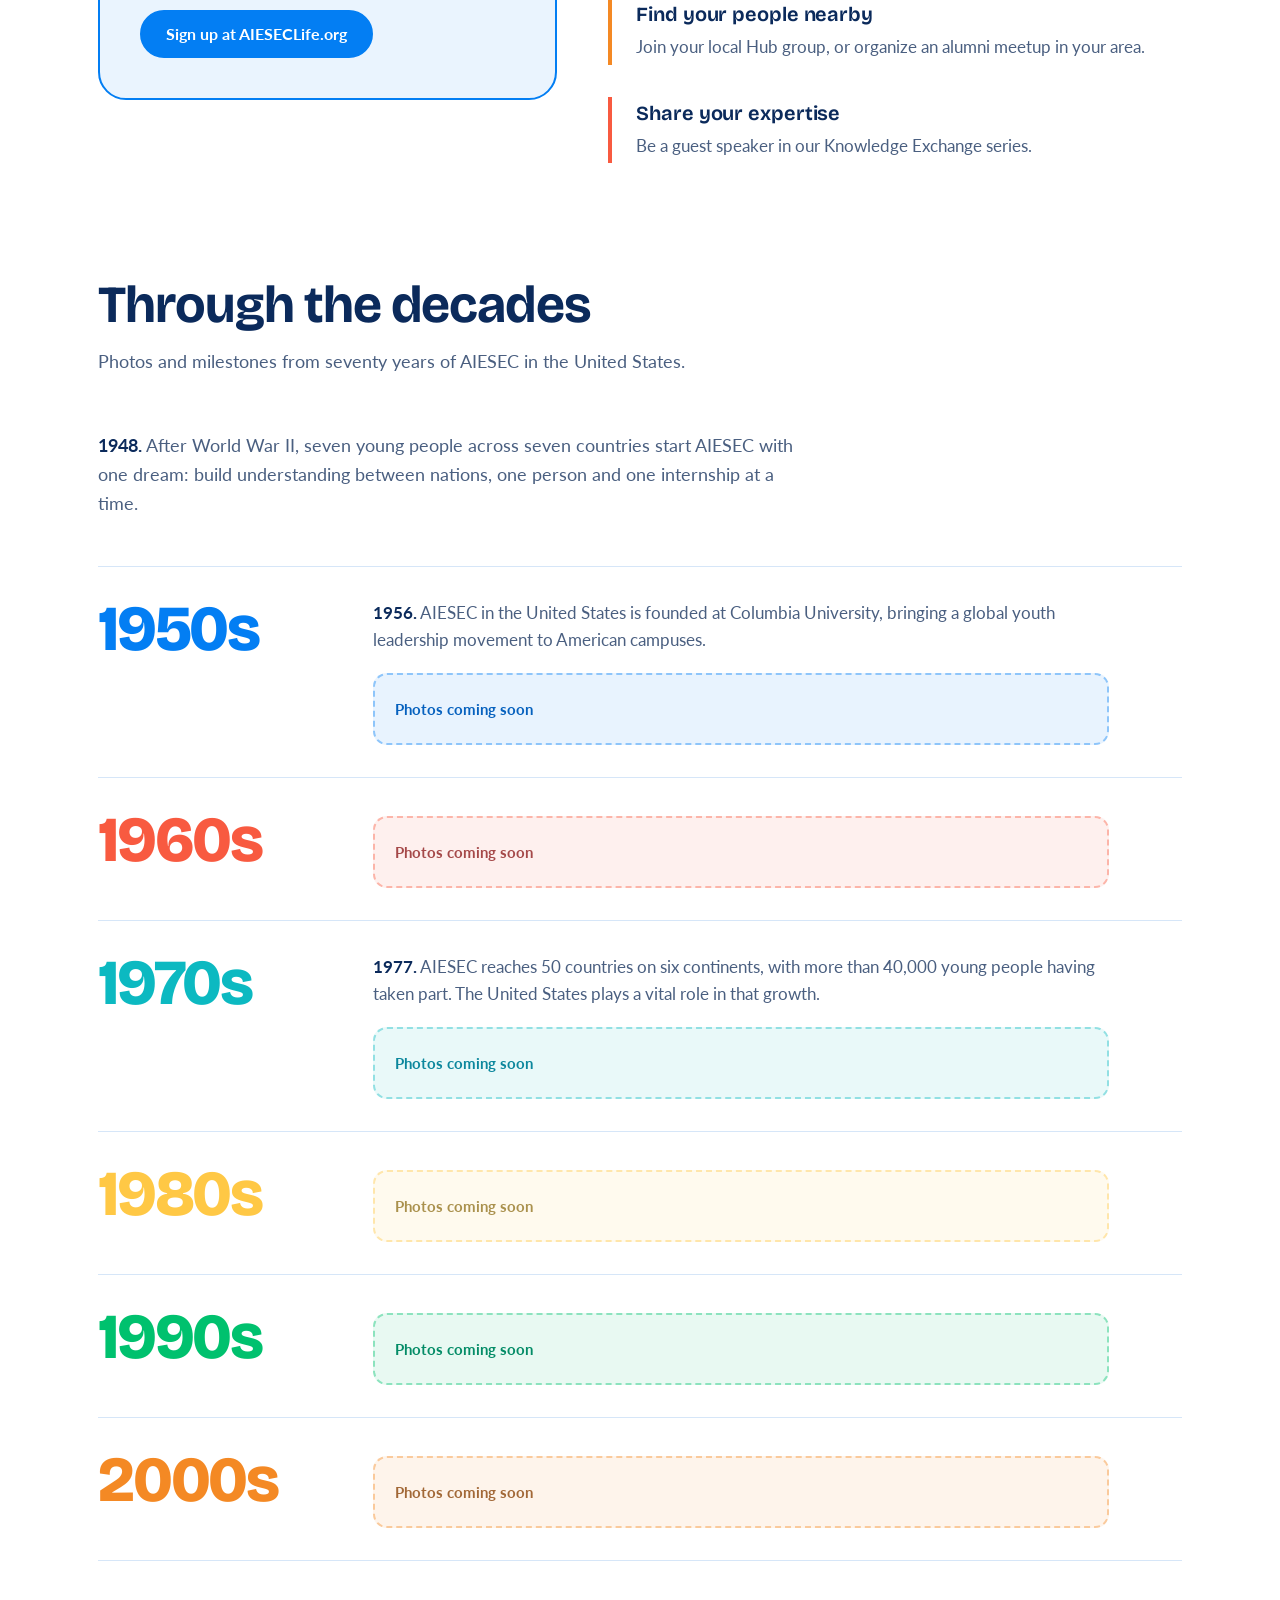
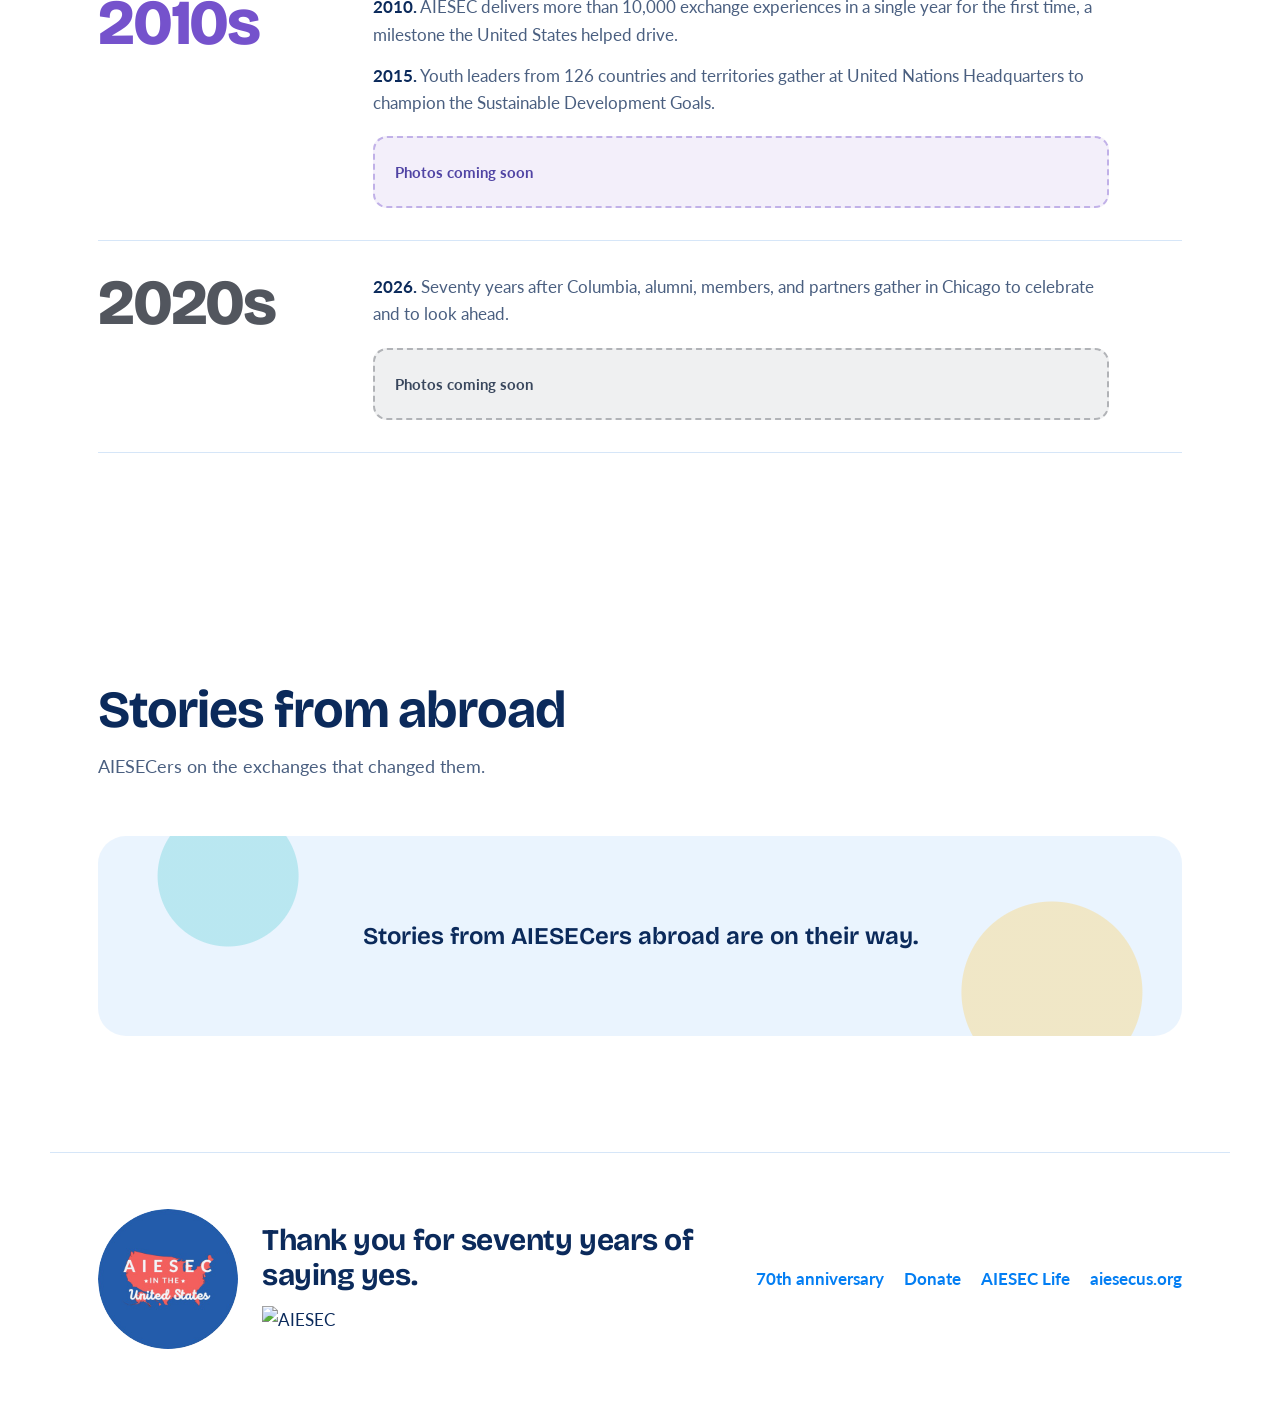
==== commit 71a1c753: "Replace gala program with finalized run of show Eight items from welcome reception through an evenin" ====
--- a/index.html
+++ b/index.html
@@ -95,57 +95,50 @@
         <li data-start="19:00">
           <time>7:00 PM</time>
           <div>
-            <h3>Alumni networking reception</h3>
-            <p>Reconnect with AIESECers from every generation and meet today's members and partners.</p>
-          </div>
-        </li>
-        <li data-start="19:45">
-          <time>7:45 PM</time>
-          <div>
-            <h3>Welcome back</h3>
-            <p>Opening words from AIESEC in the United States.</p>
+            <h3>Welcome reception and networking</h3>
+          </div>
+        </li>
+        <li data-start="19:30">
+          <time>7:30 PM</time>
+          <div>
+            <h3>Opening ceremony</h3>
           </div>
         </li>
         <li data-start="20:00">
           <time>8:00 PM</time>
           <div>
-            <h3>Celebration dinner</h3>
-            <p>Take your seat and enjoy dinner with your table.</p>
-          </div>
-        </li>
-        <li data-start="20:30">
-          <time>8:30 PM</time>
-          <div>
-            <h3>Honoring 70 years</h3>
-            <p>A ceremony for seven decades of youth leadership in the United States.</p>
-          </div>
-        </li>
-        <li data-start="20:50">
-          <time>8:50 PM</time>
-          <div>
-            <h3>Legacy stories</h3>
-            <p>Leaders who shaped AIESEC US share the moments that mattered most.</p>
-          </div>
-        </li>
-        <li data-start="21:15">
-          <time>9:15 PM</time>
-          <div>
-            <h3>The 70 Campaign</h3>
-            <p>Our goal: 70 exchange experiences for the next generation. <a href="https://aiesecus.org/70th-anniversary.html#donate">Give now</a></p>
+            <h3>Keynote address</h3>
+          </div>
+        </li>
+        <li data-start="20:15">
+          <time>8:15 PM</time>
+          <div>
+            <h3>Gala dinner</h3>
+          </div>
+        </li>
+        <li data-start="20:45">
+          <time>8:45 PM</time>
+          <div>
+            <h3>Celebrating leadership and gala awards</h3>
           </div>
         </li>
         <li data-start="21:30">
           <time>9:30 PM</time>
           <div>
-            <h3>Looking forward</h3>
-            <p>The next chapter of AIESEC in the United States.</p>
-          </div>
-        </li>
-        <li data-start="21:45" data-end="23:30">
-          <time>9:45 PM</time>
-          <div>
-            <h3>Celebrate and connect</h3>
-            <p>The floor is yours for the rest of the night.</p>
+            <h3>Giving back: a legacy in action</h3>
+            <p><a href="https://aiesecus.org/70th-anniversary.html#donate">Give to The 70 Campaign</a></p>
+          </div>
+        </li>
+        <li data-start="22:00">
+          <time>10:00 PM</time>
+          <div>
+            <h3>Closing reflections</h3>
+          </div>
+        </li>
+        <li data-start="22:15" data-end="22:45">
+          <time>10:15 PM</time>
+          <div>
+            <h3>An evening of celebration</h3>
           </div>
         </li>
       </ol>
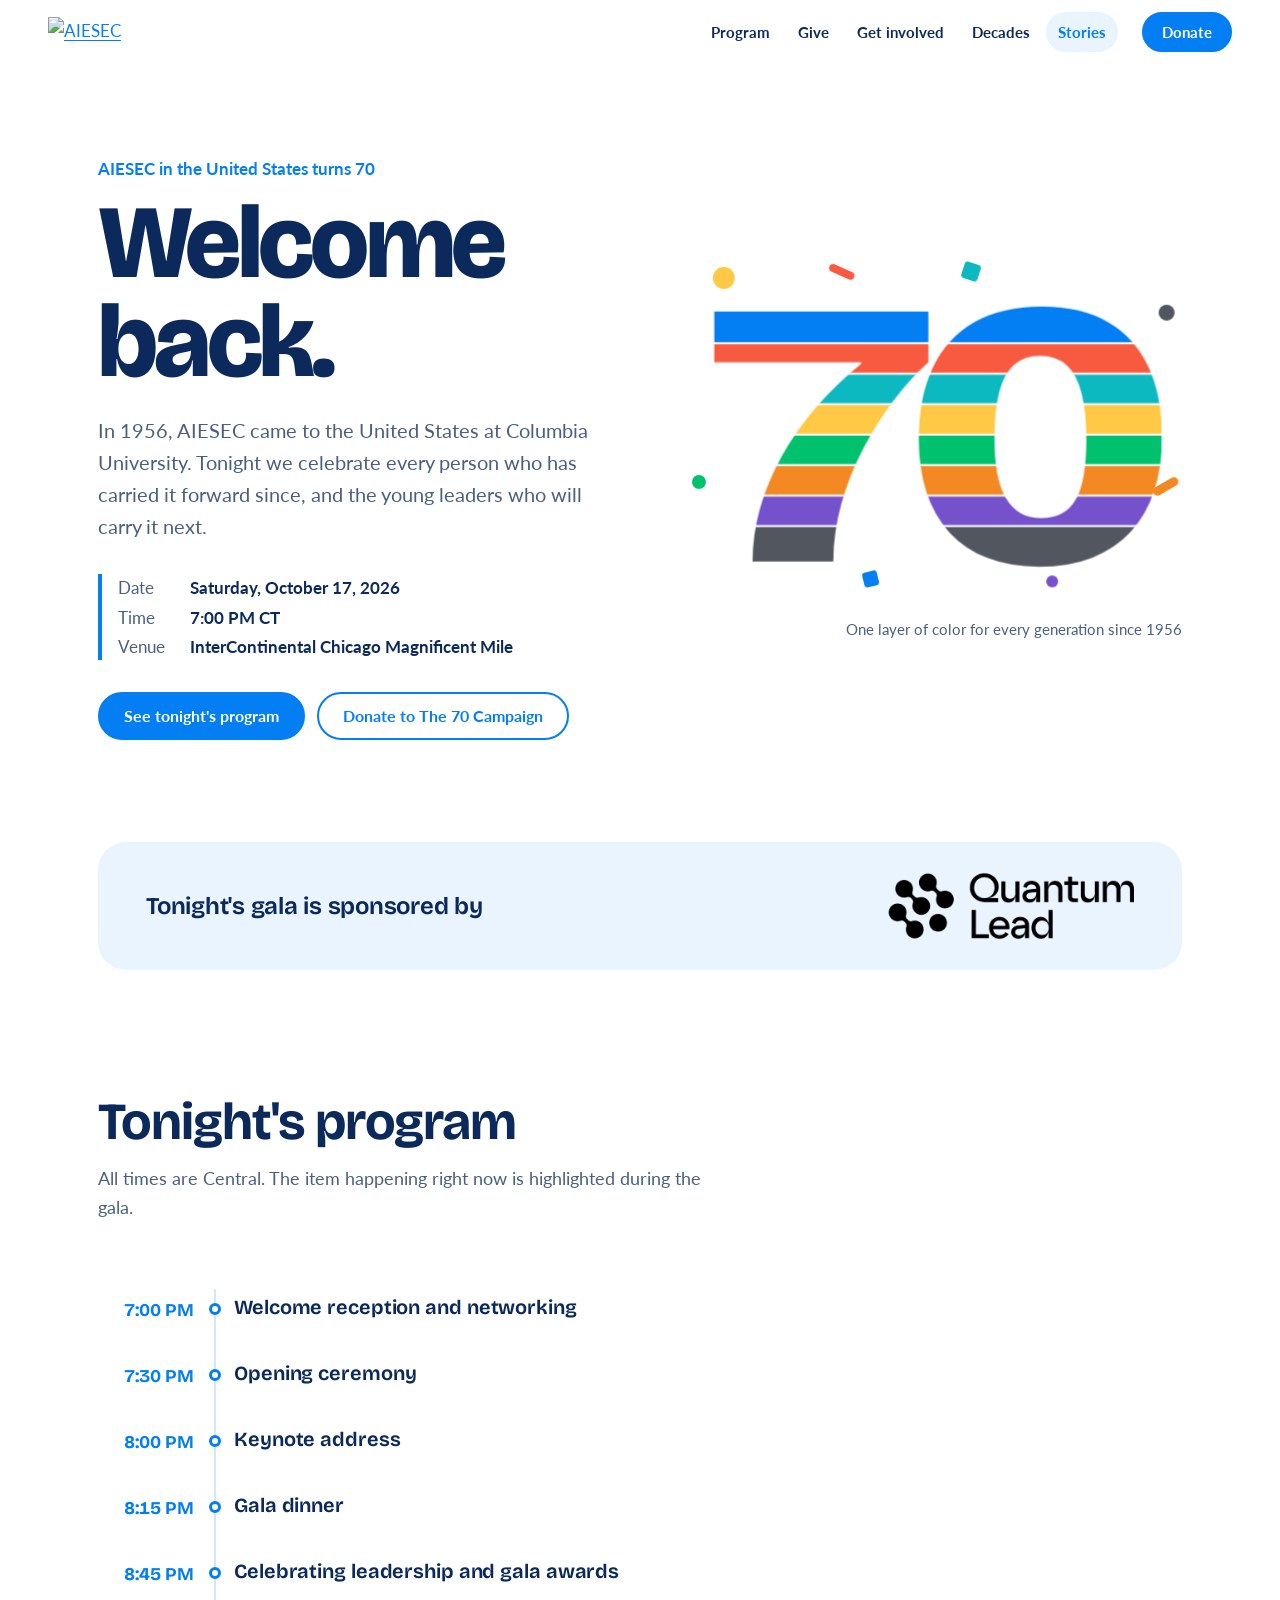
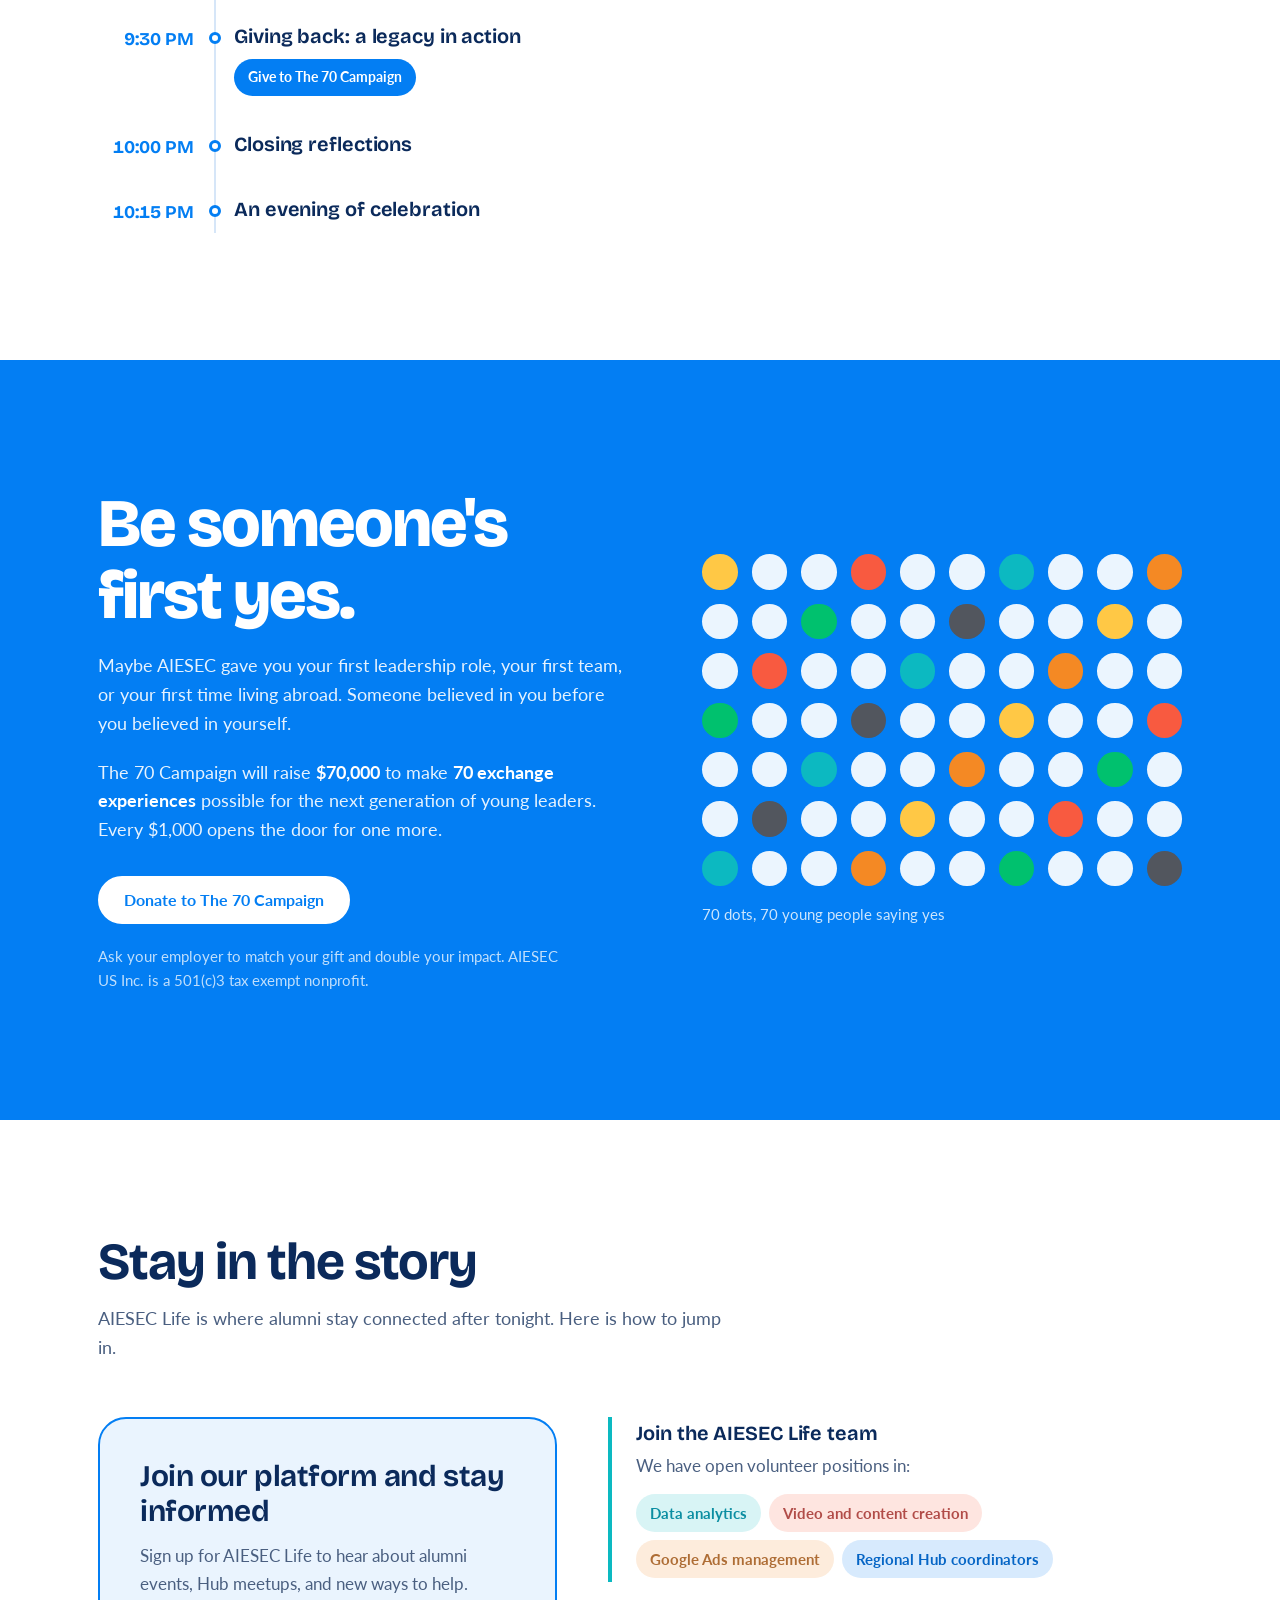
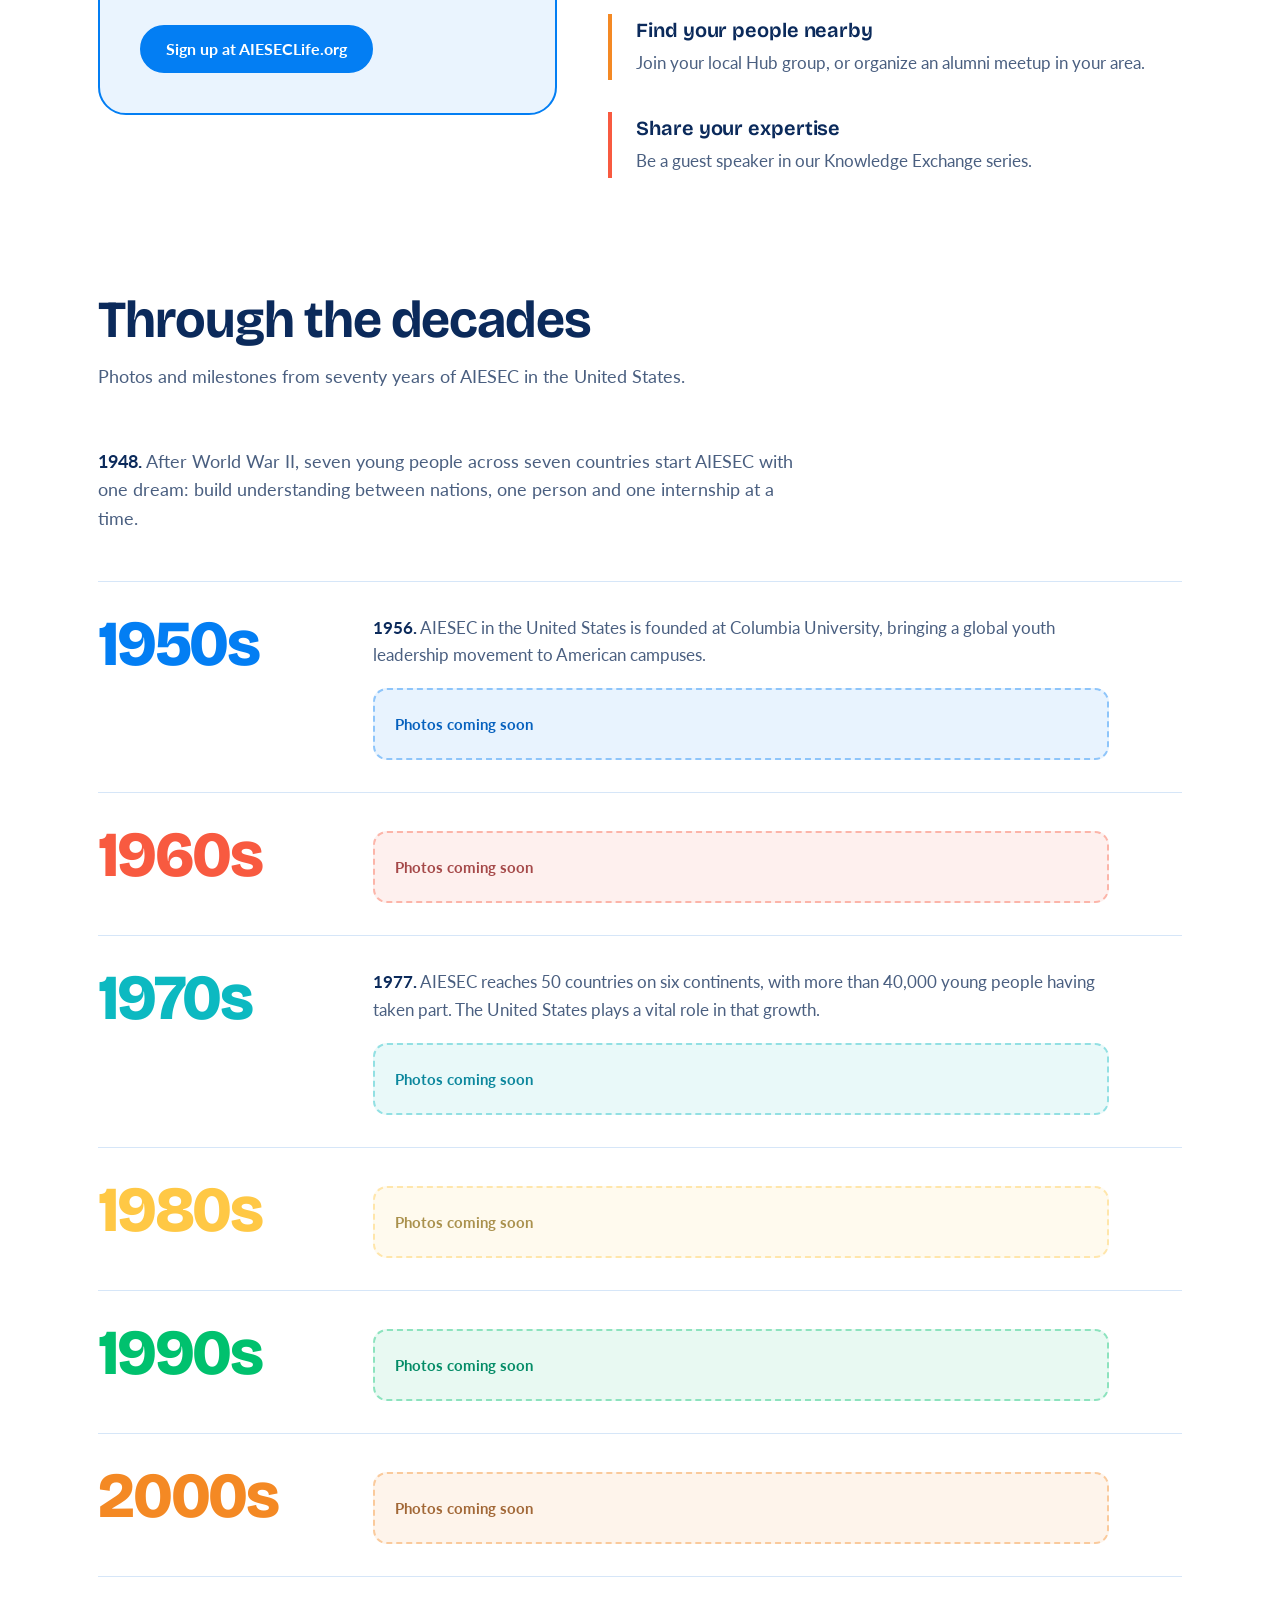
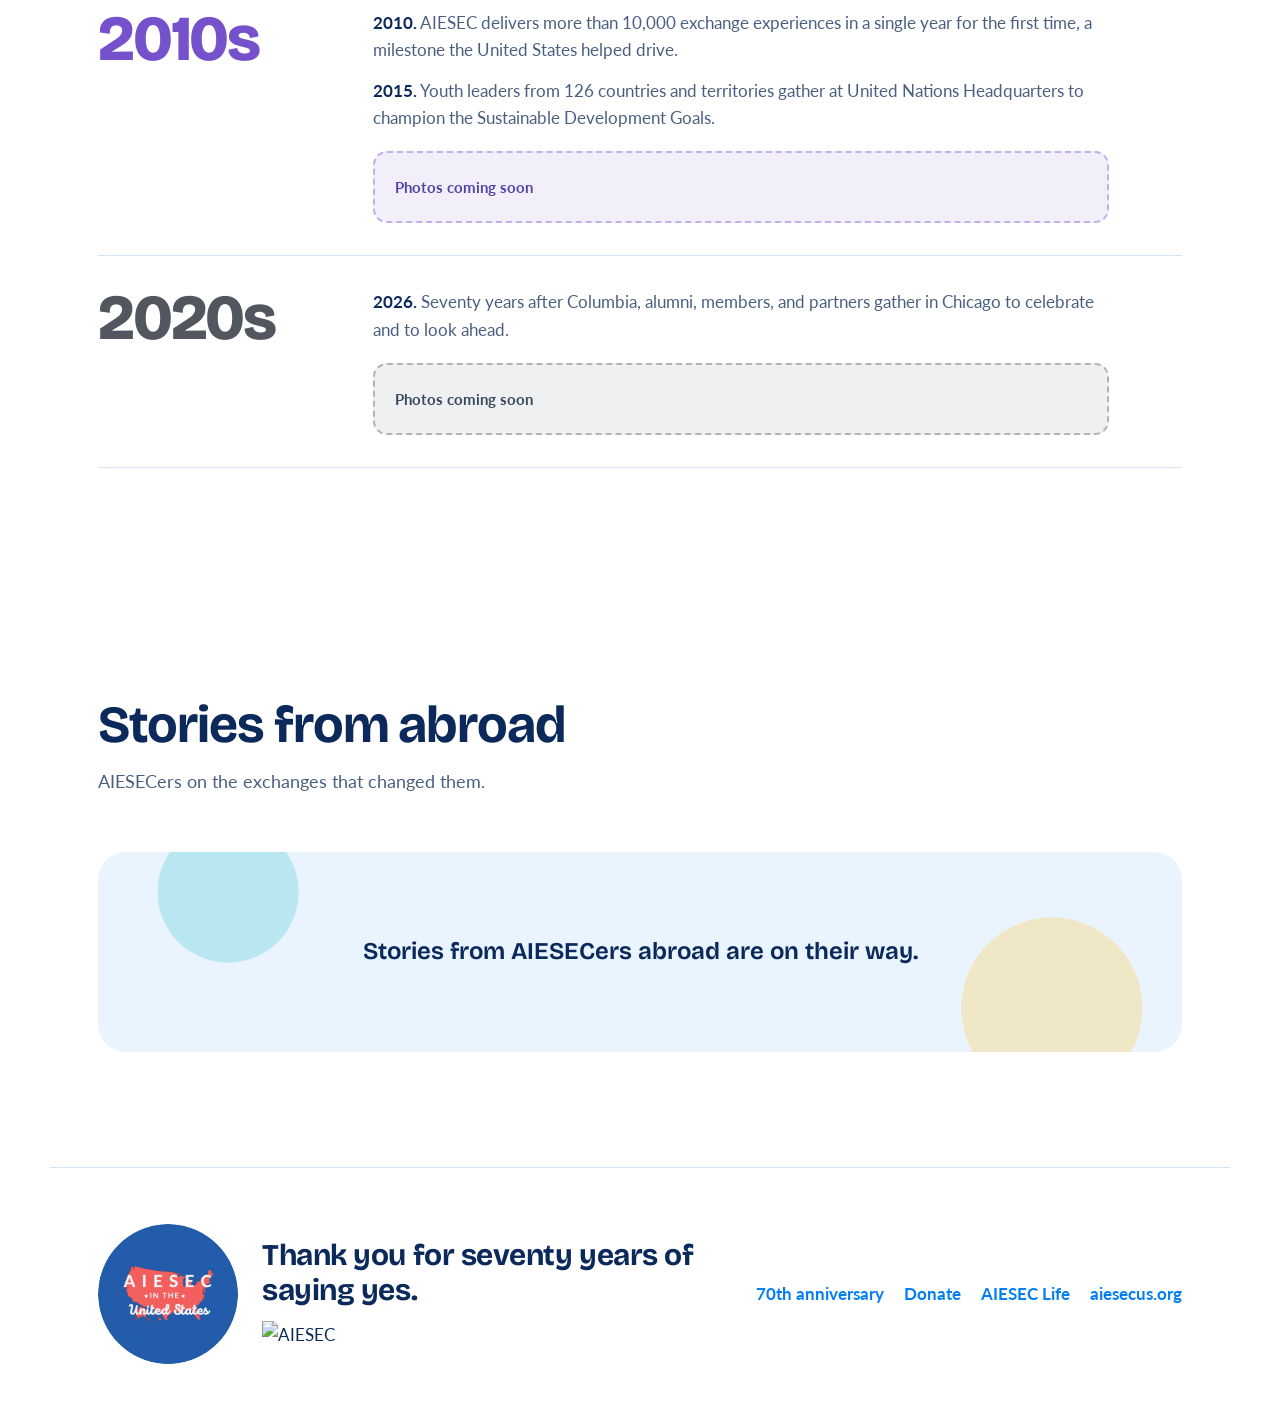
==== commit 048cc125: "Style the campaign link in the program as a button Replace the plain underlined link under Giving ba" ====
--- a/index.html
+++ b/index.html
@@ -126,7 +126,7 @@
           <time>9:30 PM</time>
           <div>
             <h3>Giving back: a legacy in action</h3>
-            <p><a href="https://aiesecus.org/70th-anniversary.html#donate">Give to The 70 Campaign</a></p>
+            <a class="schedule-link" href="https://aiesecus.org/70th-anniversary.html#donate">Give to The 70 Campaign</a>
           </div>
         </li>
         <li data-start="22:00">
--- a/styles.css
+++ b/styles.css
@@ -325,6 +325,23 @@
 }
 
 .schedule p { margin-top: 4px; color: var(--ink-soft); }
+
+.schedule-link {
+  display: inline-flex;
+  align-items: center;
+  gap: 6px;
+  margin-top: 10px;
+  padding: 7px 14px;
+  border-radius: 999px;
+  background: var(--blue);
+  color: var(--white);
+  font-weight: 700;
+  font-size: 0.875rem;
+  text-decoration: none;
+  transition: background-color 160ms ease, transform 100ms ease-out;
+}
+.schedule-link:hover { background: var(--blue-deep); }
+.schedule-link:active { transform: scale(0.97); }
 
 .schedule li.is-past { opacity: 0.5; }
 .schedule li.is-now { background: var(--sky); }
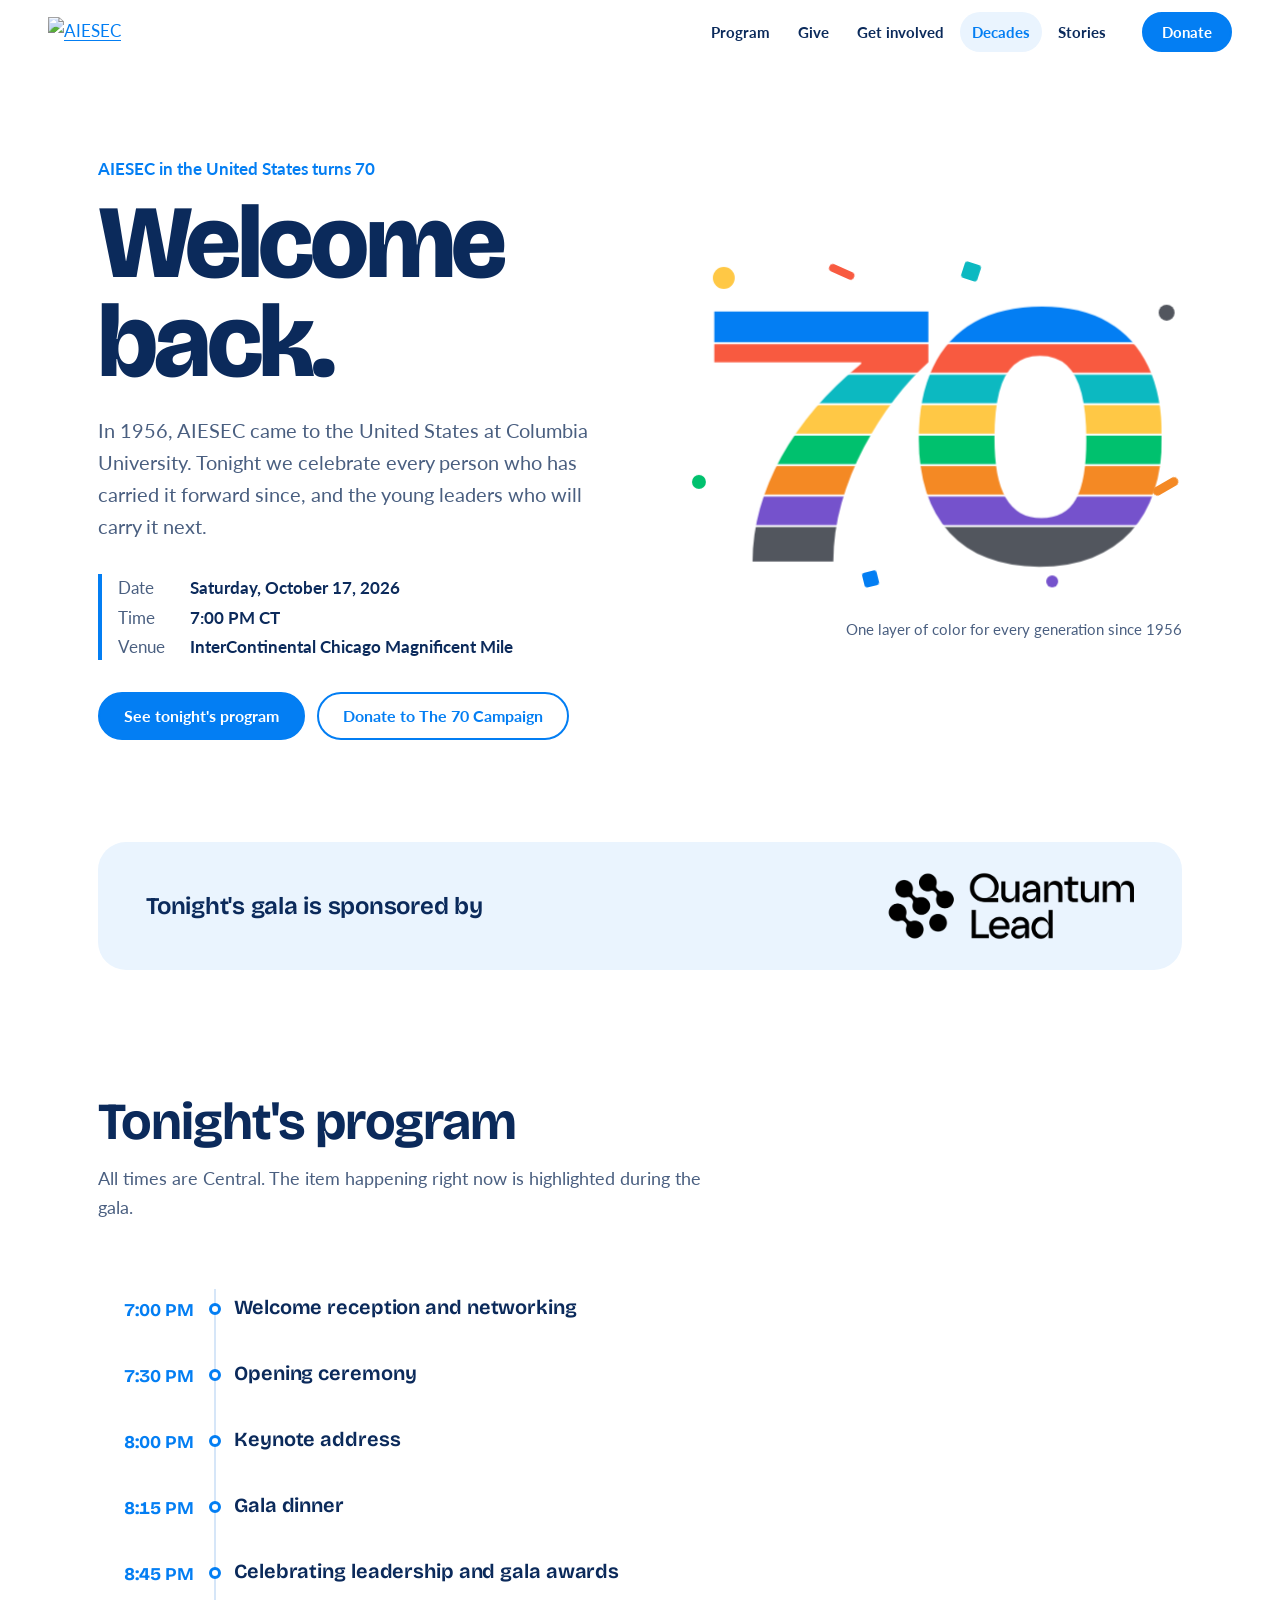
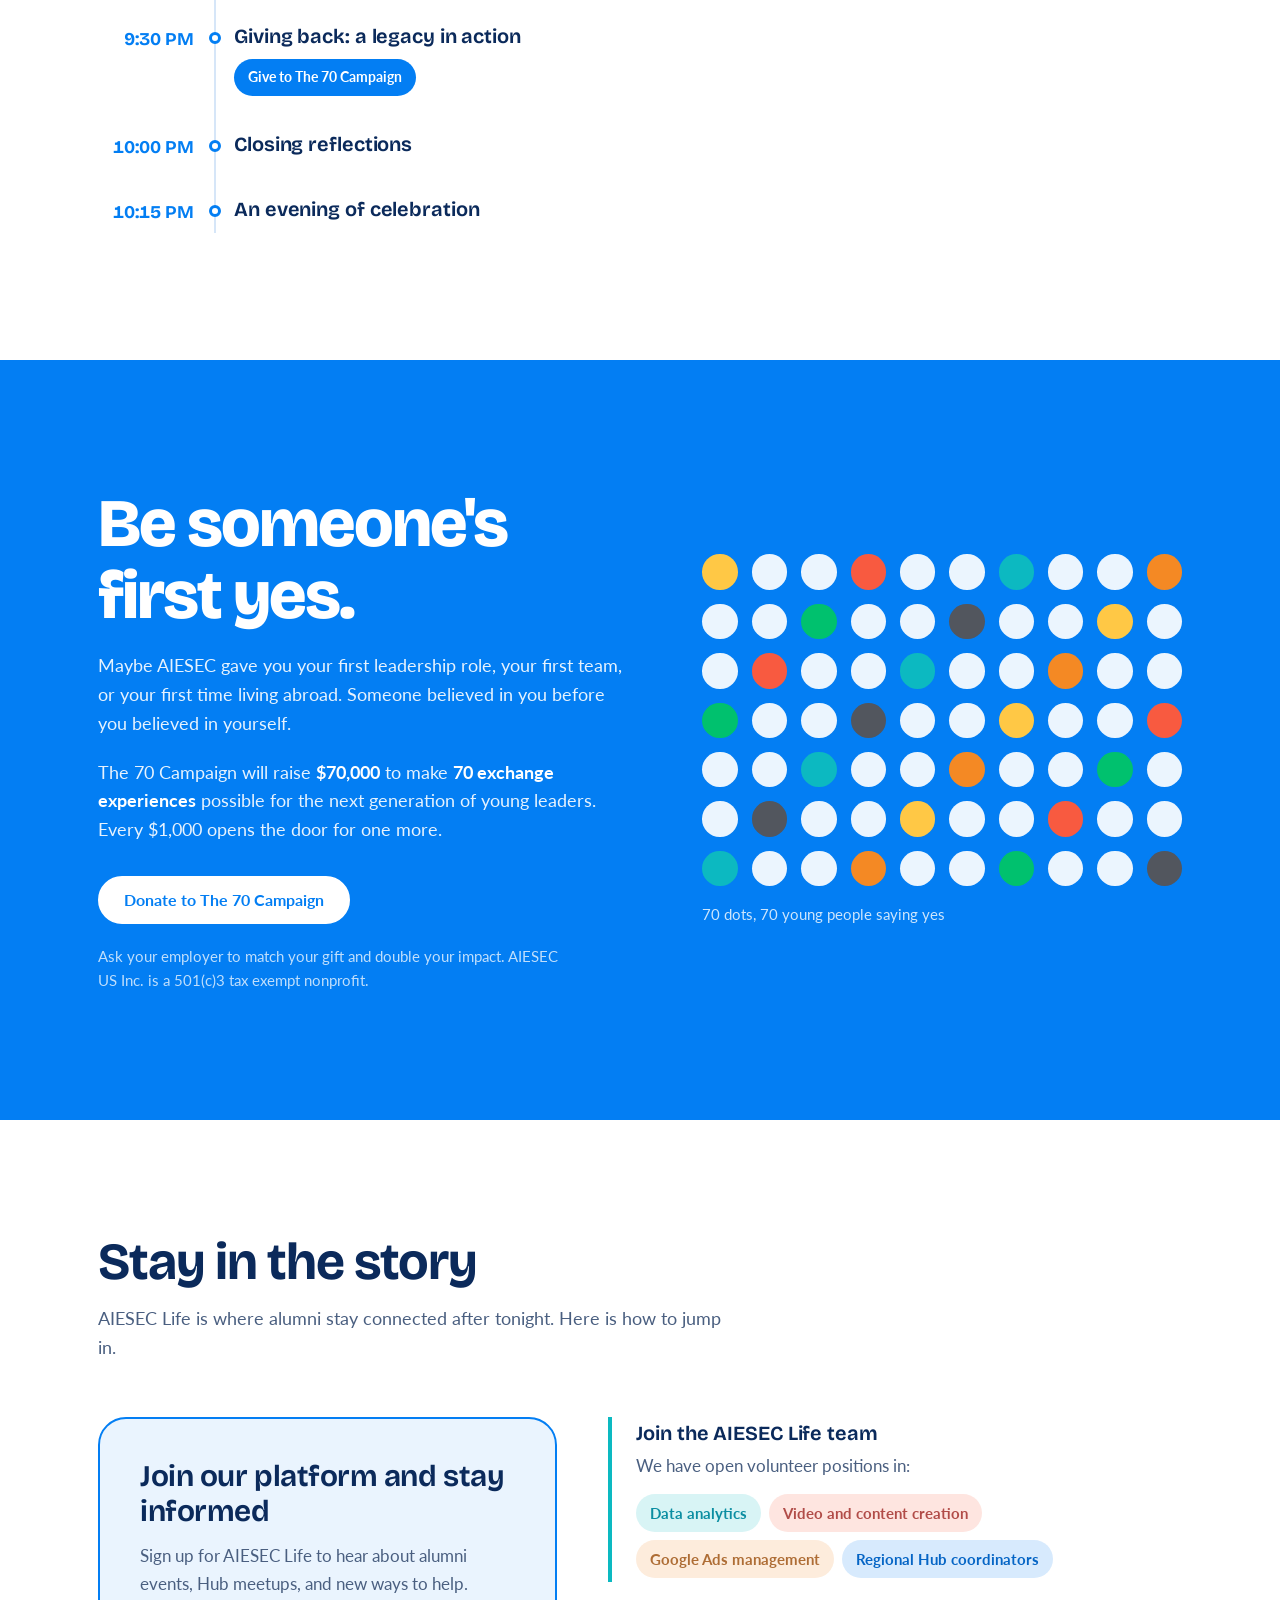
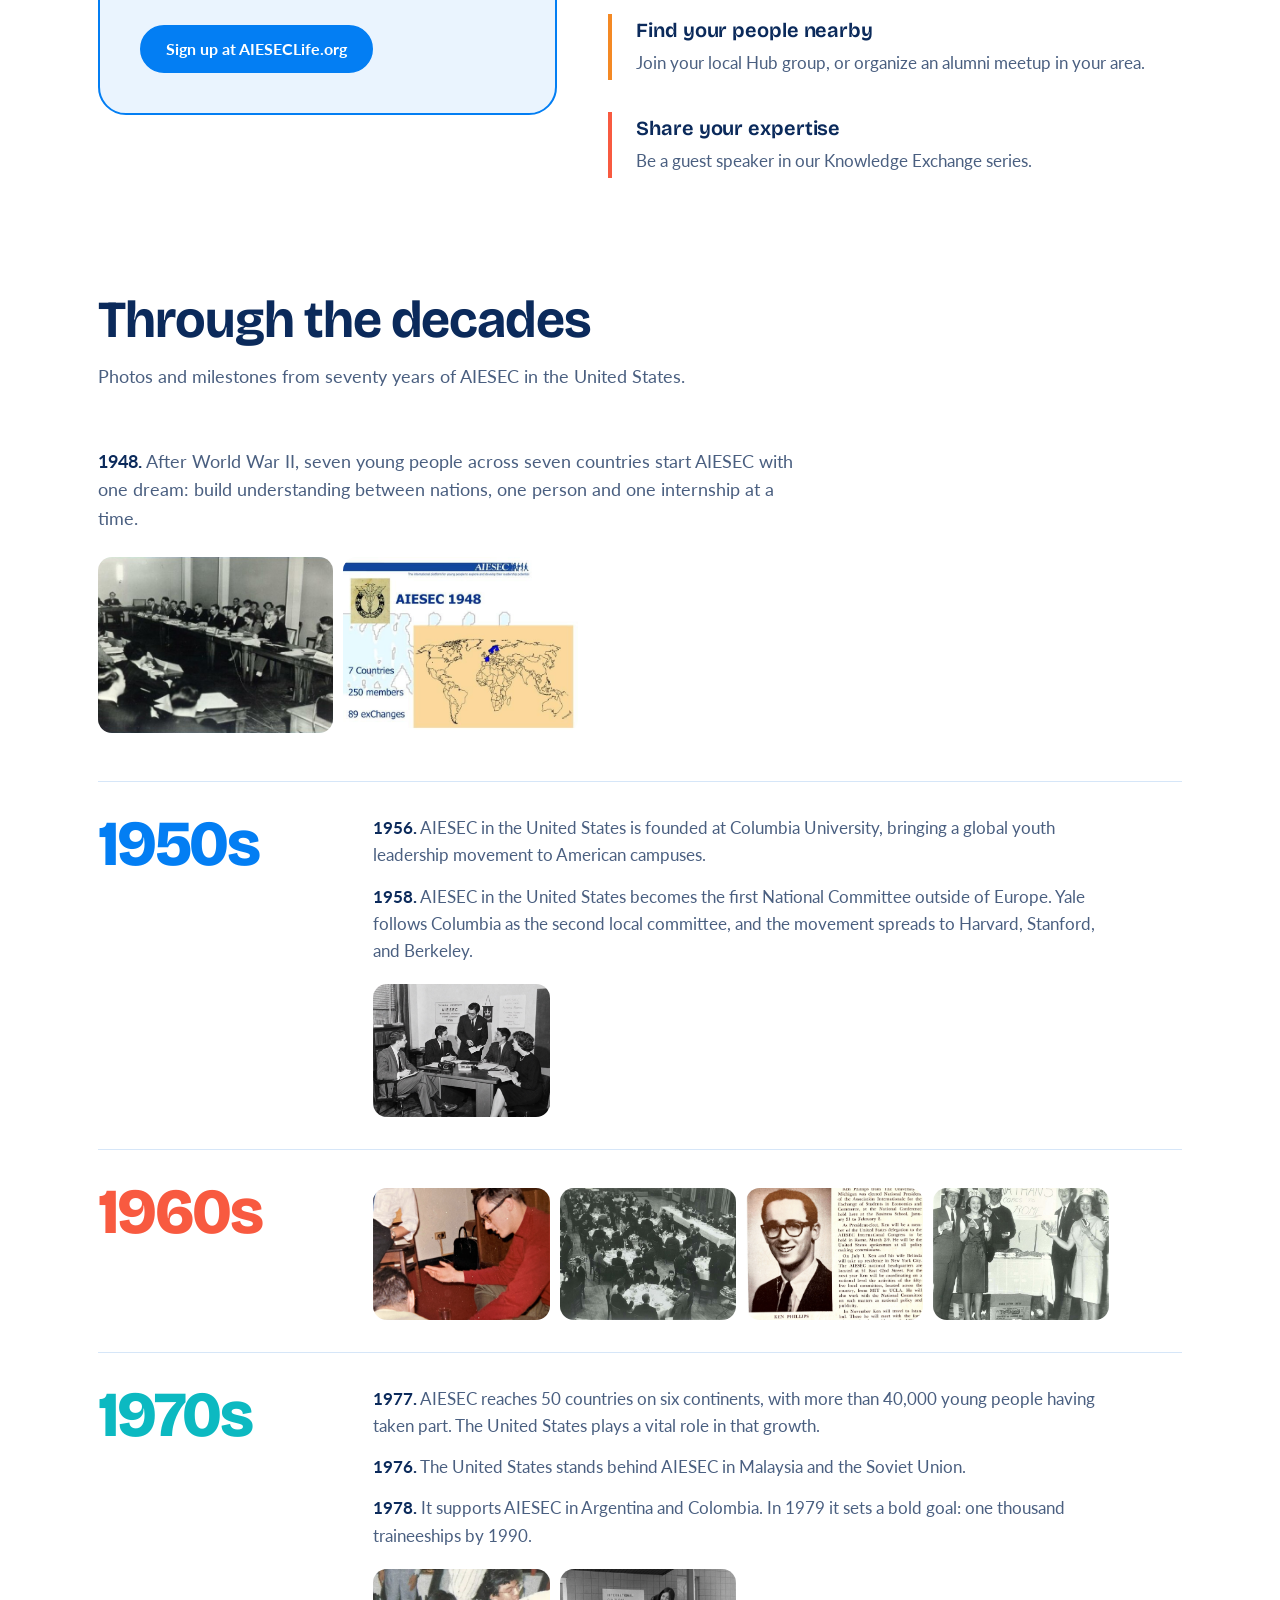
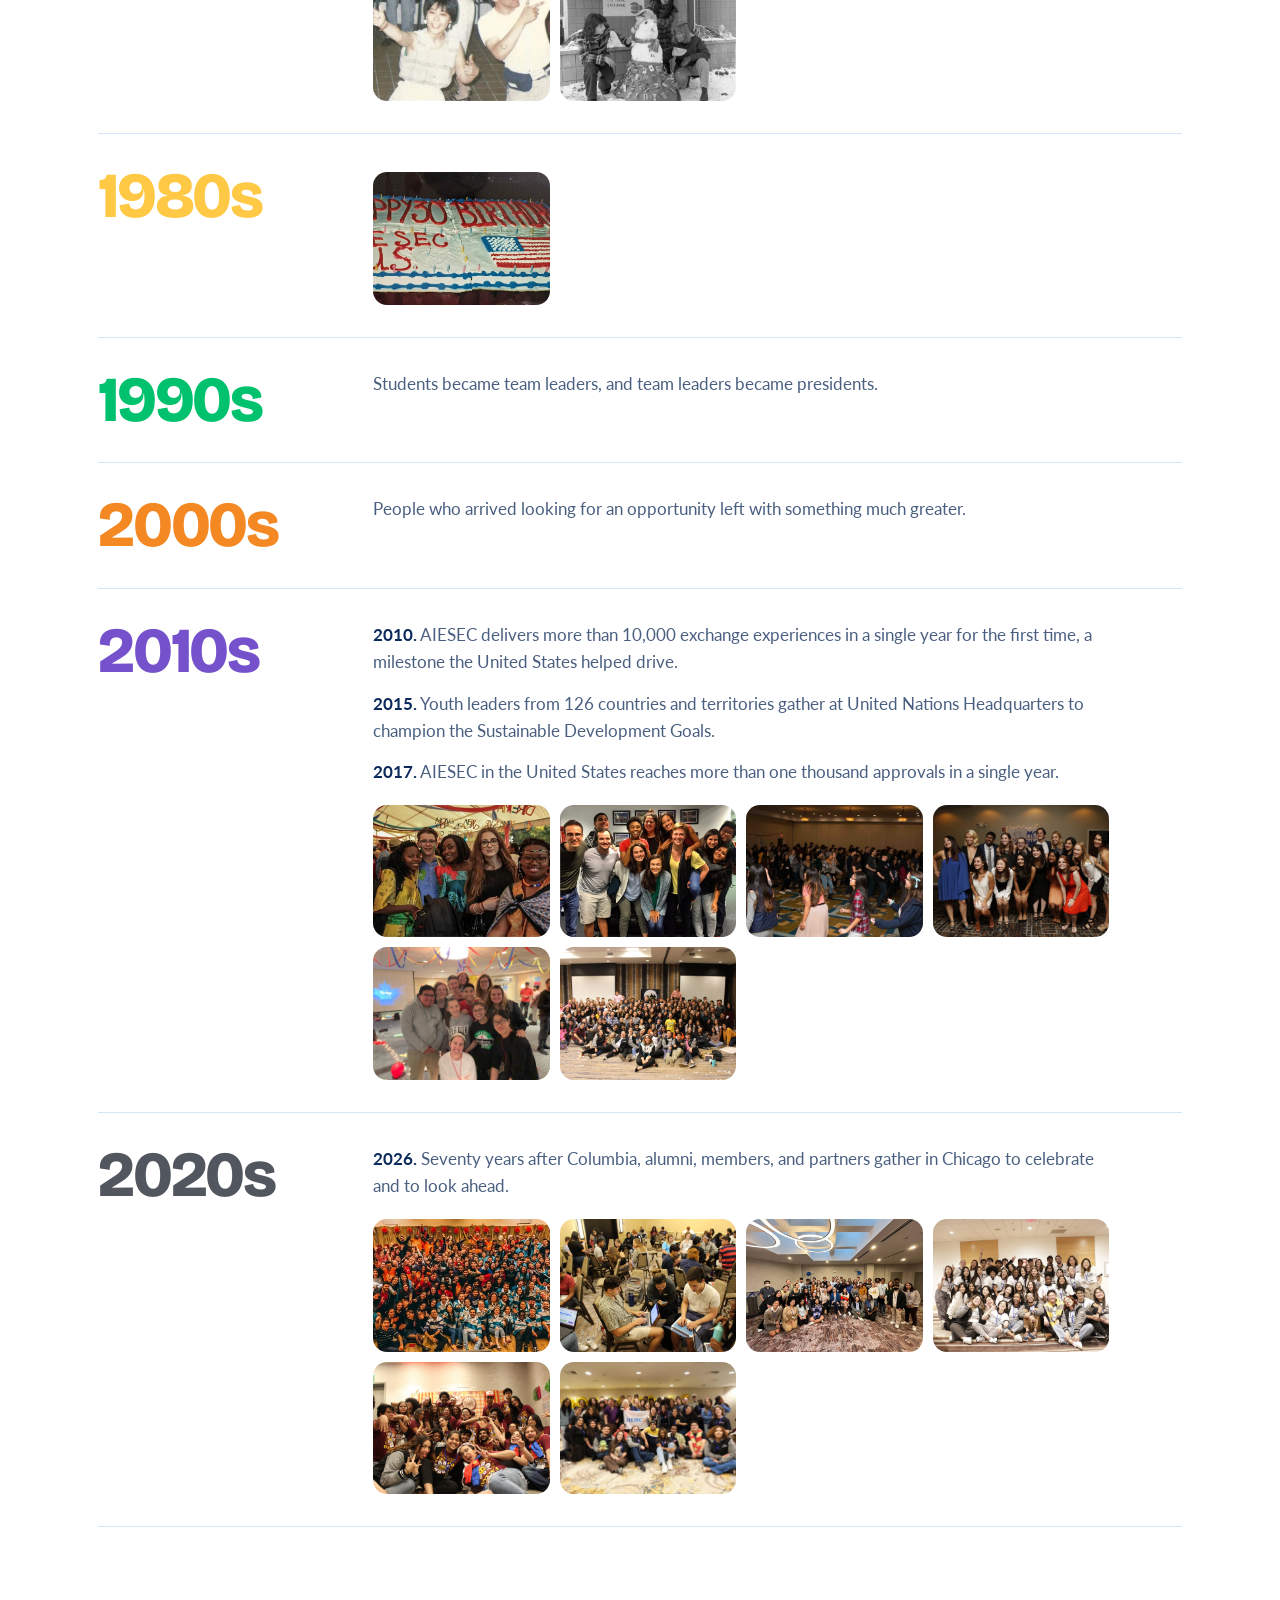
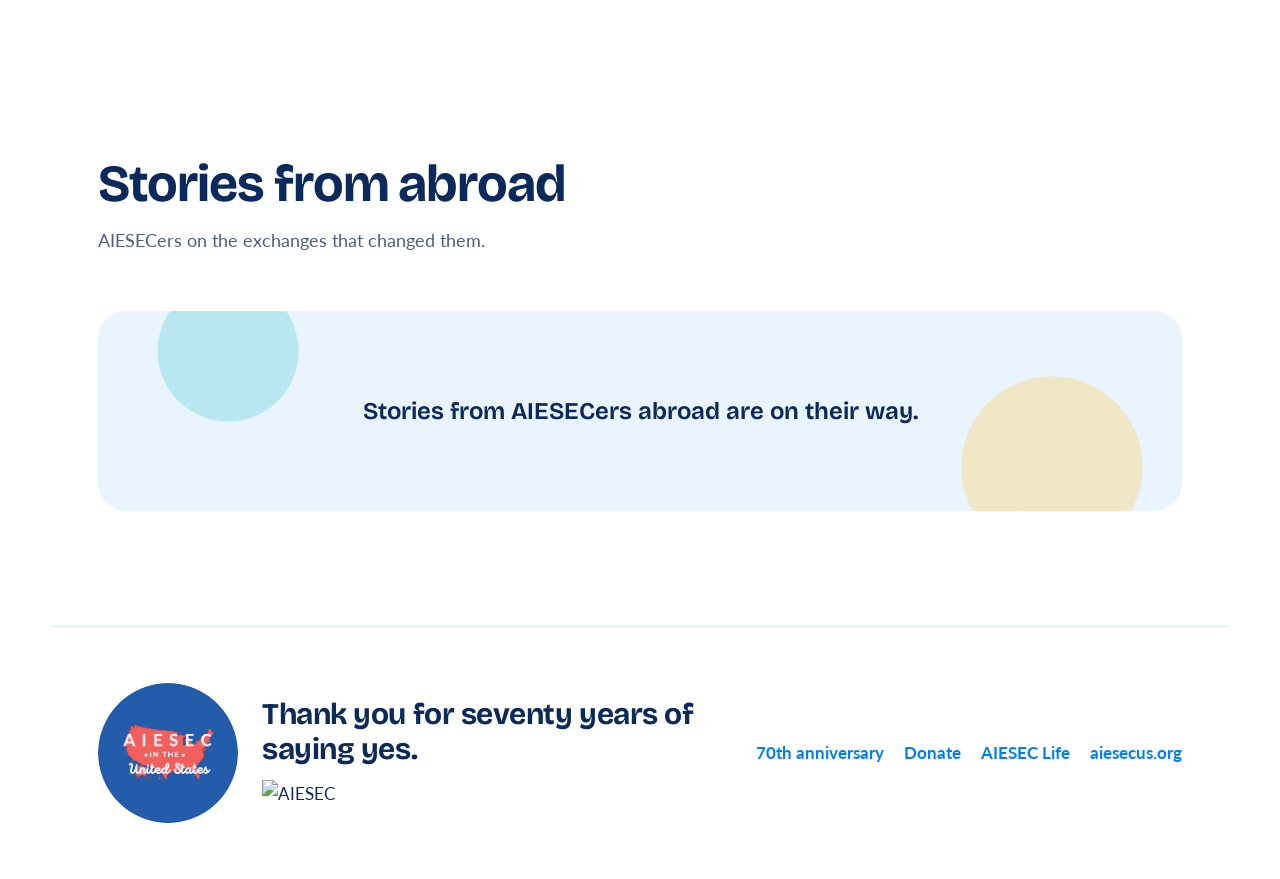
==== commit d95766ce: "Add decade photos and achievements, fix favicon Co-Authored-By: Claude Sonnet 5.5 <noreply@anthropic" ====
--- a/index.html
+++ b/index.html
@@ -6,7 +6,8 @@
   <title>AIESEC US 70th Gala</title>
   <meta name="description" content="Tonight's program, The 70 Campaign, and ways to stay involved with AIESEC in the United States.">
   <meta name="theme-color" content="#ffffff">
-  <link rel="icon" href="https://aiesec-logos.s3.eu-west-1.amazonaws.com/Blue-Logo.png">
+  <link rel="icon" type="image/png" sizes="256x256" href="images/favicon.png">
+  <link rel="apple-touch-icon" href="images/apple-touch-icon.png">
   <link rel="preconnect" href="https://fonts.googleapis.com">
   <link rel="preconnect" href="https://fonts.gstatic.com" crossorigin>
   <link href="https://fonts.googleapis.com/css2?family=Bricolage+Grotesque:opsz,wght@12..96,400..800&family=Lato:wght@400;700&display=swap" rel="stylesheet">
@@ -204,6 +205,11 @@
 
       <p class="prelude"><strong>1948.</strong> After World War II, seven young people across seven countries start AIESEC with one dream: build understanding between nations, one person and one internship at a time.</p>
 
+      <div class="photos prelude-photos">
+        <img src="images/decades/1948-stockholm-photo.jpg" alt="The 1948 congress in Stockholm" loading="lazy">
+        <img src="images/decades/1948-divided-world.jpg" alt="A divided postwar world, 1948" loading="lazy">
+      </div>
+
       <!--
         To add photos, drop images into the images folder and place them inside a decade's .photos div:
         <img src="images/1950s-1.jpg" alt="Describe the photo">
@@ -214,38 +220,53 @@
           <h3>1950s</h3>
           <div class="decade-body">
             <p><strong>1956.</strong> AIESEC in the United States is founded at Columbia University, bringing a global youth leadership movement to American campuses.</p>
-            <div class="photos"></div>
+            <p><strong>1958.</strong> AIESEC in the United States becomes the first National Committee outside of Europe. Yale follows Columbia as the second local committee, and the movement spreads to Harvard, Stanford, and Berkeley.</p>
+            <div class="photos">
+              <img src="images/decades/1956.jpg" alt="AIESEC in the United States founding at Columbia University, 1956" loading="lazy">
+            </div>
           </div>
         </li>
         <li class="decade">
           <h3>1960s</h3>
           <div class="decade-body">
-            <div class="photos"></div>
+            <div class="photos">
+              <img src="images/decades/1963-lcp-planning.jpg" alt="Local committee planning, 1963" loading="lazy">
+              <img src="images/decades/1964-nc-ann-arbor.jpg" alt="National conference in Ann Arbor, 1964" loading="lazy">
+              <img src="images/decades/1964-ncp-election.jpg" alt="National committee president election, 1964" loading="lazy">
+              <img src="images/decades/1964-ic-rome.jpg" alt="International congress in Rome, 1964" loading="lazy">
+            </div>
           </div>
         </li>
         <li class="decade">
           <h3>1970s</h3>
           <div class="decade-body">
             <p><strong>1977.</strong> AIESEC reaches 50 countries on six continents, with more than 40,000 young people having taken part. The United States plays a vital role in that growth.</p>
-            <div class="photos"></div>
+            <p><strong>1976.</strong> The United States stands behind AIESEC in Malaysia and the Soviet Union.</p>
+            <p><strong>1978.</strong> It supports AIESEC in Argentina and Colombia. In 1979 it sets a bold goal: one thousand traineeships by 1990.</p>
+            <div class="photos">
+              <img src="images/decades/1977.jpg" alt="AIESEC in 1977" loading="lazy">
+              <img src="images/decades/expansion-connection.jpg" alt="AIESEC expanding and connecting across borders" loading="lazy">
+            </div>
           </div>
         </li>
         <li class="decade">
           <h3>1980s</h3>
           <div class="decade-body">
-            <div class="photos"></div>
+            <div class="photos">
+              <img src="images/decades/1986-cake-30th.jpg" alt="Celebrating 30 years of AIESEC in the United States, 1986" loading="lazy">
+            </div>
           </div>
         </li>
         <li class="decade">
           <h3>1990s</h3>
           <div class="decade-body">
-            <div class="photos"></div>
+            <p>Students became team leaders, and team leaders became presidents.</p>
           </div>
         </li>
         <li class="decade">
           <h3>2000s</h3>
           <div class="decade-body">
-            <div class="photos"></div>
+            <p>People who arrived looking for an opportunity left with something much greater.</p>
           </div>
         </li>
         <li class="decade">
@@ -253,14 +274,29 @@
           <div class="decade-body">
             <p><strong>2010.</strong> AIESEC delivers more than 10,000 exchange experiences in a single year for the first time, a milestone the United States helped drive.</p>
             <p><strong>2015.</strong> Youth leaders from 126 countries and territories gather at United Nations Headquarters to champion the Sustainable Development Goals.</p>
-            <div class="photos"></div>
+            <p><strong>2017.</strong> AIESEC in the United States reaches more than one thousand approvals in a single year.</p>
+            <div class="photos">
+              <img src="images/decades/2010.jpg" alt="AIESEC in 2010" loading="lazy">
+              <img src="images/decades/2015.jpg" alt="Youth leaders at UN Headquarters, 2015" loading="lazy">
+              <img src="images/decades/2016.jpg" alt="AIESEC in 2016" loading="lazy">
+              <img src="images/decades/2017.jpg" alt="AIESEC in 2017" loading="lazy">
+              <img src="images/decades/2018.jpg" alt="AIESEC in 2018" loading="lazy">
+              <img src="images/decades/2019.jpg" alt="AIESEC in 2019" loading="lazy">
+            </div>
           </div>
         </li>
         <li class="decade">
           <h3>2020s</h3>
           <div class="decade-body">
             <p><strong>2026.</strong> Seventy years after Columbia, alumni, members, and partners gather in Chicago to celebrate and to look ahead.</p>
-            <div class="photos"></div>
+            <div class="photos">
+              <img src="images/decades/2020.jpg" alt="AIESEC in 2020" loading="lazy">
+              <img src="images/decades/2021.jpg" alt="AIESEC in 2021" loading="lazy">
+              <img src="images/decades/2022.jpg" alt="AIESEC in 2022" loading="lazy">
+              <img src="images/decades/2023.jpg" alt="AIESEC in 2023" loading="lazy">
+              <img src="images/decades/2024.jpg" alt="AIESEC in 2024" loading="lazy">
+              <img src="images/decades/2026.jpg" alt="The 70th anniversary, 2026" loading="lazy">
+            </div>
           </div>
         </li>
       </ol>
@@ -287,7 +323,7 @@
   </main>
 
   <footer class="footer">
-    <img class="footer-badge" src="images/aiesec-us-badge.jpg" alt="AIESEC in the United States" width="400" height="400">
+    <img class="footer-badge" src="images/aiesec us logo/aiesec us logo.jpeg" alt="AIESEC in the United States" width="400" height="400">
     <div class="footer-text">
       <p class="footer-thanks">Thank you for seventy years of saying yes.</p>
       <img src="https://aiesec-logos.s3.eu-west-1.amazonaws.com/Blue-Logo.png" alt="AIESEC" width="132" height="38">
--- a/styles.css
+++ b/styles.css
@@ -618,3 +618,6 @@
 @media (prefers-reduced-transparency: reduce) {
   .topbar { background: var(--white); backdrop-filter: none; -webkit-backdrop-filter: none; }
 }
+
+.prelude-photos { max-width: 30rem; margin: -24px 0 48px; }
+.photos img { aspect-ratio: 4 / 3; }
